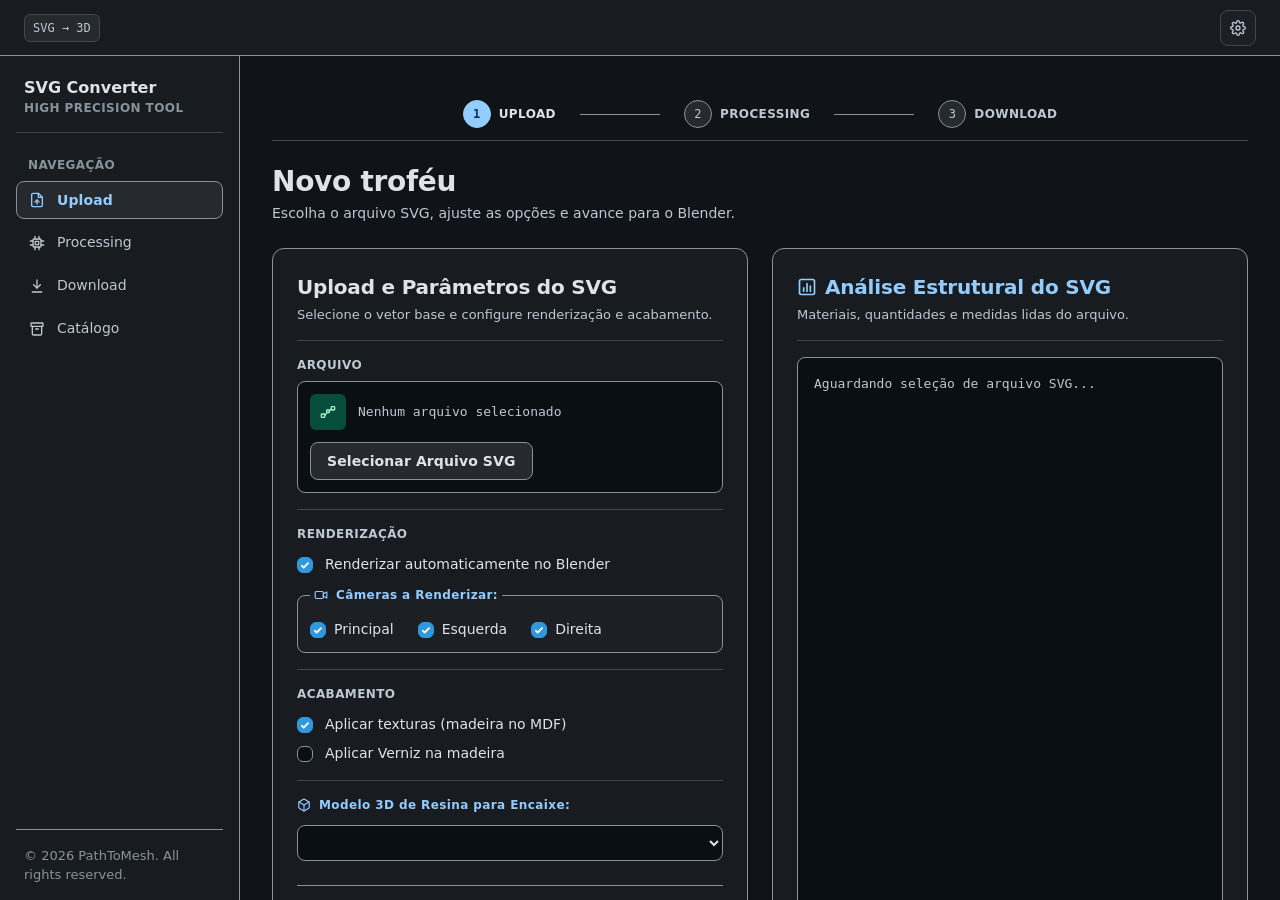
==== ui_web/index.html @ 46688111 "Interface web em ui_web/ (index.html, estilo.css, app.js), a partir do modelo Mesmo visual do docs/m" ====
<!DOCTYPE html>
<html lang="pt-BR" class="dark">
<head>
  <meta charset="UTF-8">
  <meta name="viewport" content="width=device-width, initial-scale=1.0">
  <!-- Sem nada da internet: CSS, JS e ícones (SVG abaixo) ficam nesta pasta; funciona offline -->
  <title>PathToMesh</title>
  <link rel="stylesheet" href="estilo.css">
</head>
<body>
  <!-- Ícones (desenhados em SVG, no lugar da fonte Material Symbols do modelo, que viria da internet) -->
  <svg xmlns="http://www.w3.org/2000/svg" class="sprite" aria-hidden="true">
    <defs>
      <symbol id="i-settings" viewBox="0 0 24 24"><circle cx="12" cy="12" r="3"/><path d="M19.4 15a1.7 1.7 0 0 0 .3 1.8l.1.1a2 2 0 1 1-2.8 2.8l-.1-.1a1.7 1.7 0 0 0-1.8-.3 1.7 1.7 0 0 0-1 1.5V21a2 2 0 1 1-4 0v-.1a1.7 1.7 0 0 0-1.1-1.5 1.7 1.7 0 0 0-1.8.3l-.1.1a2 2 0 1 1-2.8-2.8l.1-.1a1.7 1.7 0 0 0 .3-1.8 1.7 1.7 0 0 0-1.5-1H3a2 2 0 1 1 0-4h.1a1.7 1.7 0 0 0 1.5-1.1 1.7 1.7 0 0 0-.3-1.8l-.1-.1a2 2 0 1 1 2.8-2.8l.1.1a1.7 1.7 0 0 0 1.8.3H9a1.7 1.7 0 0 0 1-1.5V3a2 2 0 1 1 4 0v.1a1.7 1.7 0 0 0 1 1.5 1.7 1.7 0 0 0 1.8-.3l.1-.1a2 2 0 1 1 2.8 2.8l-.1.1a1.7 1.7 0 0 0-.3 1.8V9a1.7 1.7 0 0 0 1.5 1H21a2 2 0 1 1 0 4h-.1a1.7 1.7 0 0 0-1.5 1z"/></symbol>
      <symbol id="i-upload" viewBox="0 0 24 24"><path d="M14 2H6a2 2 0 0 0-2 2v16a2 2 0 0 0 2 2h12a2 2 0 0 0 2-2V8z"/><path d="M14 2v6h6"/><path d="M12 18v-6"/><path d="m9 15 3-3 3 3"/></symbol>
      <symbol id="i-memory" viewBox="0 0 24 24"><rect x="6" y="6" width="12" height="12" rx="1.5"/><rect x="9.5" y="9.5" width="5" height="5"/><path d="M9 2v4M15 2v4M9 18v4M15 18v4M2 9h4M2 15h4M18 9h4M18 15h4"/></symbol>
      <symbol id="i-download" viewBox="0 0 24 24"><path d="M12 3v12"/><path d="m7 10 5 5 5-5"/><path d="M5 21h14"/></symbol>
      <symbol id="i-inventory" viewBox="0 0 24 24"><rect x="3" y="3" width="18" height="5" rx="1"/><path d="M5 8v11a2 2 0 0 0 2 2h10a2 2 0 0 0 2-2V8"/><path d="M10 12h4"/></symbol>
      <symbol id="i-polyline" viewBox="0 0 24 24"><rect x="2" y="15" width="5" height="5" rx="1"/><rect x="17" y="4" width="5" height="5" rx="1"/><rect x="10" y="9" width="4" height="4" rx="1"/><path d="M7 17.5 10.5 13M14 10.5l3-3"/></symbol>
      <symbol id="i-videocam" viewBox="0 0 24 24"><rect x="2" y="6" width="14" height="12" rx="2"/><path d="m16 10 6-3v10l-6-3z"/></symbol>
      <symbol id="i-cubo" viewBox="0 0 24 24"><path d="M21 16V8a2 2 0 0 0-1-1.7l-7-4a2 2 0 0 0-2 0l-7 4A2 2 0 0 0 3 8v8a2 2 0 0 0 1 1.7l7 4a2 2 0 0 0 2 0l7-4a2 2 0 0 0 1-1.7z"/><path d="M3.3 7 12 12l8.7-5M12 22V12"/></symbol>
      <symbol id="i-seta" viewBox="0 0 24 24"><path d="M5 12h14"/><path d="m13 6 6 6-6 6"/></symbol>
      <symbol id="i-analytics" viewBox="0 0 24 24"><rect x="3" y="3" width="18" height="18" rx="2"/><path d="M8 17v-4M12 17V8M16 17v-6"/></symbol>
      <symbol id="i-pasta" viewBox="0 0 24 24"><path d="M3 7a2 2 0 0 1 2-2h4l2 2h8a2 2 0 0 1 2 2v1H7.5a2 2 0 0 0-1.9 1.4L3 19z"/><path d="M3 19 5.6 11.4A2 2 0 0 1 7.5 10H22l-2.7 7.6a2 2 0 0 1-1.9 1.4z"/></symbol>
      <symbol id="i-camadas" viewBox="0 0 24 24"><path d="m12 2 10 5-10 5L2 7z"/><path d="m2 12 10 5 10-5"/><path d="m2 17 10 5 10-5"/></symbol>
      <symbol id="i-regua" viewBox="0 0 24 24"><rect x="2" y="7" width="20" height="10" rx="1.5"/><path d="M6 7v4M10 7v3M14 7v4M18 7v3"/></symbol>
      <symbol id="i-aviso" viewBox="0 0 24 24"><path d="M10.3 3.9 1.8 18a2 2 0 0 0 1.7 3h17a2 2 0 0 0 1.7-3L13.7 3.9a2 2 0 0 0-3.4 0z"/><path d="M12 9v4M12 17h.01"/></symbol>
      <symbol id="i-erro" viewBox="0 0 24 24"><circle cx="12" cy="12" r="10"/><path d="m15 9-6 6M9 9l6 6"/></symbol>
      <symbol id="i-ok" viewBox="0 0 24 24"><circle cx="12" cy="12" r="10"/><path d="m8 12 3 3 5-6"/></symbol>
      <symbol id="i-check" viewBox="0 0 24 24"><path d="m5 12.5 4.5 4.5L19 7.5"/></symbol>
      <symbol id="i-atualizar" viewBox="0 0 24 24"><path d="M21 12a9 9 0 0 1-15.4 6.4L3 16"/><path d="M3 21v-5h5"/><path d="M3 12a9 9 0 0 1 15.4-6.4L21 8"/><path d="M21 3v5h-5"/></symbol>
      <symbol id="i-fechar" viewBox="0 0 24 24"><path d="M6 6l12 12M18 6 6 18"/></symbol>
      <symbol id="i-pasta-aberta" viewBox="0 0 24 24"><path d="M3 6a2 2 0 0 1 2-2h4l2 2h8a2 2 0 0 1 2 2v10a2 2 0 0 1-2 2H5a2 2 0 0 1-2-2z"/><path d="M12 10v6M9 13l3 3 3-3"/></symbol>
    </defs>
  </svg>

  <div class="app">

    <!-- Barra superior (56 px) -->
    <header class="barra-topo">
      <div class="marca">
        <img id="logo-cabecalho" class="logo" alt="PathToMesh" hidden>
        <span id="nome-app" class="nome-app" hidden>PathToMesh</span>
        <span class="selo">SVG → 3D</span>
      </div>
      <div class="acoes-topo">
        <button id="btn-configuracoes" type="button" class="botao-icone" aria-label="Configurações" title="Configurações">
          <svg class="ic"><use href="#i-settings"/></svg>
        </button>
      </div>
    </header>

    <div class="corpo">

      <!-- Menu lateral (240 px) -->
      <aside class="lateral">
        <div class="lateral-topo">
          <div class="lateral-titulo">
            <p class="title-md">SVG Converter</p>
            <p class="label-md maiusc apagado">HIGH PRECISION TOOL</p>
          </div>
          <nav class="navegacao" aria-label="Navegação principal">
            <p class="label-md maiusc apagado nav-legenda">NAVEGAÇÃO</p>
            <a href="#" class="nav-item" data-tela="upload"><svg class="ic"><use href="#i-upload"/></svg><span>Upload</span></a>
            <a href="#" class="nav-item" data-tela="processing"><svg class="ic"><use href="#i-memory"/></svg><span>Processing</span></a>
            <a href="#" class="nav-item" data-tela="download"><svg class="ic"><use href="#i-download"/></svg><span>Download</span></a>
            <a href="#" class="nav-item" data-tela="catalogo"><svg class="ic"><use href="#i-inventory"/></svg><span>Catálogo</span></a>
          </nav>
        </div>
        <footer class="lateral-rodape">
          <p id="rodape-texto" class="body-sm apagado">© 2026 PathToMesh. All rights reserved.</p>
        </footer>
      </aside>

      <main class="area">

        <!-- ============================================================ UPLOAD -->
        <section id="tela-upload" class="tela" data-etapa="1">
          <nav class="etapas" aria-label="Etapas de conversão"></nav>
          <div class="cabecalho-tela">
            <h1 class="headline-lg">Novo troféu</h1>
            <p class="body-md suave">Escolha o arquivo SVG, ajuste as opções e avance para o Blender.</p>
          </div>

          <div class="grade">
            <!-- Coluna esquerda: arquivo e parâmetros -->
            <article class="cartao cartao-acao">
              <div class="pilha-lg">
                <header class="cartao-cab">
                  <h2 class="headline-md">Upload e Parâmetros do SVG</h2>
                  <p class="body-sm suave">Selecione o vetor base e configure renderização e acabamento.</p>
                </header>

                <section class="secao">
                  <span class="label-md maiusc suave">ARQUIVO</span>
                  <div class="zona-arquivo">
                    <div class="zona-arquivo-info">
                      <div class="icone-arquivo"><svg class="ic"><use href="#i-polyline"/></svg></div>
                      <div class="coluna">
                        <span id="svg-nome" class="mono-md suave">Nenhum arquivo selecionado</span>
                        <span id="svg-dica" class="body-sm suave" hidden>Vetor pronto para conversão</span>
                      </div>
                    </div>
                    <button id="btn-selecionar-svg" type="button" class="botao botao-secundario">Selecionar Arquivo SVG</button>
                  </div>
                </section>

                <section class="secao secao-linha">
                  <span class="label-md maiusc suave">RENDERIZAÇÃO</span>
                  <label class="marcador">
                    <input id="chk-render-auto" type="checkbox" checked>
                    <span class="body-md">Renderizar automaticamente no Blender</span>
                  </label>
                  <fieldset class="grupo-cameras">
                    <legend class="label-md destaque"><svg class="ic ic-peq"><use href="#i-videocam"/></svg><span>Câmeras a Renderizar:</span></legend>
                    <div class="linha-cameras">
                      <label class="marcador"><input id="chk-cam-principal" type="checkbox" checked><span class="body-md">Principal</span></label>
                      <label class="marcador"><input id="chk-cam-esquerda" type="checkbox" checked><span class="body-md">Esquerda</span></label>
                      <label class="marcador"><input id="chk-cam-direita" type="checkbox" checked><span class="body-md">Direita</span></label>
                    </div>
                  </fieldset>
                </section>

                <section class="secao secao-linha">
                  <span class="label-md maiusc suave">ACABAMENTO</span>
                  <div class="pilha-sm">
                    <label class="marcador"><input id="chk-textura" type="checkbox" checked><span class="body-md">Aplicar texturas (madeira no MDF)</span></label>
                    <label class="marcador"><input id="chk-verniz" type="checkbox"><span class="body-md">Aplicar Verniz na madeira</span></label>
                  </div>
                </section>

                <label class="secao secao-linha">
                  <span class="label-md destaque com-icone"><svg class="ic ic-peq"><use href="#i-cubo"/></svg><span>Modelo 3D de Resina para Encaixe:</span></span>
                  <select id="sel-resina" class="campo"></select>
                </label>
              </div>

              <footer class="cartao-rodape">
                <button id="btn-avancar" type="button" class="botao botao-principal botao-grande">
                  <span>Avançar para Processing</span>
                  <svg class="ic"><use href="#i-seta"/></svg>
                </button>
              </footer>
            </article>

            <!-- Coluna direita: análise do SVG -->
            <article class="cartao">
              <header class="cartao-cab">
                <div class="com-icone">
                  <svg class="ic ic-titulo destaque"><use href="#i-analytics"/></svg>
                  <h2 class="headline-md destaque">Análise Estrutural do SVG</h2>
                </div>
                <p class="body-sm suave">Materiais, quantidades e medidas lidas do arquivo.</p>
              </header>

              <div id="painel-analise" class="painel">
                <p id="analise-vazia" class="mono-md suave">Aguardando seleção de arquivo SVG...</p>
                <p id="analise-erro" class="mono-md erro" hidden></p>
                <div id="analise-dados" class="painel-dados" hidden>
                  <div class="pilha-lg">
                    <div class="resumo-arquivo">
                      <div class="com-icone">
                        <svg class="ic ic-peq sucesso"><use href="#i-pasta"/></svg>
                        <span class="mono-sm suave">ARQUIVO:</span>
                        <span id="analise-arquivo" class="mono-md sucesso"></span>
                      </div>
                      <span class="pilula">Lido</span>
                    </div>

                    <div class="pilha-sm">
                      <div class="com-icone">
                        <svg class="ic ic-peq sucesso"><use href="#i-camadas"/></svg>
                        <h3 class="mono-sm sucesso maiusc">MATERIAIS &amp; QUANTIDADES</h3>
                      </div>
                      <ul id="analise-materiais" class="lista-materiais"></ul>
                    </div>

                    <div class="pilha-sm secao-linha-forte">
                      <div class="com-icone">
                        <svg class="ic ic-peq sucesso"><use href="#i-regua"/></svg>
                        <h3 class="mono-sm sucesso maiusc">DIMENSÃO DO TROFÉU</h3>
                      </div>
                      <div class="medidas">
                        <div class="medida"><span class="label-md suave">Fundo</span><span id="medida-fundo" class="mono-md"></span></div>
                        <div class="medida"><span class="label-md suave">Largura</span><span id="medida-largura" class="mono-md sucesso"></span><span id="medida-largura-cm" class="mono-sm suave"></span></div>
                        <div class="medida"><span class="label-md suave">Altura</span><span id="medida-altura" class="mono-md sucesso"></span><span id="medida-altura-cm" class="mono-sm suave"></span></div>
                      </div>
                    </div>
                  </div>

                  <div id="analise-descartadas" class="faixa-aviso" role="status" hidden>
                    <div class="com-icone">
                      <svg class="ic aviso"><use href="#i-aviso"/></svg>
                      <span class="mono-sm maiusc sobre-aviso">PEÇAS QUE NÃO SERÃO CONVERTIDAS</span>
                    </div>
                    <span id="analise-descartadas-qtd" class="mono-md aviso"></span>
                  </div>
                </div>
              </div>
            </article>
          </div>
        </section>

        <!-- ============================================================ PROCESSING -->
        <section id="tela-processing" class="tela" data-etapa="2" hidden>
          <nav class="etapas" aria-label="Etapas de conversão"></nav>
          <article class="cartao cartao-cheio">
            <div class="processando">
              <h1 class="headline-lg">Processando Troféu no Blender...</h1>
              <p id="proc-status" class="title-md destaque">🔄 Iniciando importação e montagem de malhas...</p>
              <div class="progresso">
                <div class="progresso-info">
                  <span id="proc-samples" class="label-md suave">Aguardando início do Cycles...</span>
                  <span id="proc-porcentagem" class="title-md destaque">0%</span>
                </div>
                <div class="trilho"><div id="proc-barra" class="barra"></div></div>
              </div>
              <div class="secao-linha">
                <span class="label-md maiusc suave">ETAPAS CONCLUÍDAS</span>
                <ul id="proc-historico" class="historico"></ul>
              </div>
            </div>
          </article>
        </section>

        <!-- ============================================================ DOWNLOAD -->
        <section id="tela-download" class="tela" data-etapa="3" hidden>
          <nav class="etapas" aria-label="Etapas de conversão"></nav>
          <article class="cartao cartao-cheio">
            <div class="concluido">
              <div class="circulo-ok"><svg class="ic"><use href="#i-check"/></svg></div>
              <h1 class="headline-lg sucesso">Processamento Concluído!</h1>
              <p class="body-md suave">Abra a pasta para ver as imagens e os arquivos gerados.</p>
              <button id="btn-abrir-pasta" type="button" class="botao botao-sucesso botao-grande">
                <svg class="ic"><use href="#i-pasta-aberta"/></svg>
                <span>Abrir Pasta de Imagens / Arquivos</span>
              </button>
            </div>
          </article>
        </section>

        <!-- ============================================================ CATÁLOGO -->
        <section id="tela-catalogo" class="tela" hidden>
          <article class="cartao cartao-cheio">
            <header class="cartao-cab cab-com-acao">
              <div class="pilha-xs">
                <div class="com-icone">
                  <svg class="ic ic-titulo destaque"><use href="#i-inventory"/></svg>
                  <h2 class="headline-md destaque">Mapeamento do Catálogo de Troféus</h2>
                </div>
                <p class="body-sm suave">Modalidades e modelos do catálogo que já têm SVG pronto.</p>
              </div>
              <button id="btn-atualizar-catalogo" type="button" class="botao botao-secundario">
                <svg class="ic"><use href="#i-atualizar"/></svg><span>Atualizar Catálogo</span>
              </button>
            </header>
            <pre id="catalogo-texto" class="relatorio mono-md"></pre>
          </article>
        </section>
      </main>
    </div>
  </div>

  <!-- ============================================================ CONFIGURAÇÕES -->
  <div id="janela-config" class="fundo-modal" hidden>
    <div class="modal modal-config" role="dialog" aria-modal="true" aria-labelledby="config-titulo">
      <div class="modal-rolagem">
        <header class="config-cab">
          <div class="pilha-xs">
            <h1 id="config-titulo" class="headline-lg com-icone"><svg class="ic ic-titulo"><use href="#i-settings"/></svg><span>Configurações e Diretórios</span></h1>
            <p class="body-md suave">Caminhos e opções usados pelo app. Ficam salvos para as próximas vezes.</p>
          </div>
          <button id="btn-config-fechar" type="button" class="botao-icone" aria-label="Fechar"><svg class="ic"><use href="#i-fechar"/></svg></button>
        </header>

        <article class="cartao">
          <header class="cartao-cab"><h2 class="headline-md">Programas e pastas</h2></header>
          <div class="pilha-lg">
            <div class="campo-busca">
              <label for="cfg-blender" class="label-md">Executável do Blender (blender.exe):</label>
              <span class="body-sm apagado">O programa que monta e renderiza o troféu em 3D.</span>
              <div class="linha-campo"><input id="cfg-blender" class="campo" type="text" spellcheck="false"><button id="btn-buscar-blender" type="button" class="botao botao-secundario">Buscar...</button></div>
            </div>
            <div class="campo-busca">
              <label for="cfg-catalogo" class="label-md">Pasta Raiz do Catálogo:</label>
              <span class="body-sm apagado">Pasta com as modalidades: &lt;MODALIDADE&gt;\&lt;MODELO&gt;\SVG.</span>
              <div class="linha-campo"><input id="cfg-catalogo" class="campo" type="text" spellcheck="false"><button id="btn-buscar-catalogo" type="button" class="botao botao-secundario">Buscar...</button></div>
            </div>
            <div class="campo-busca">
              <label for="cfg-resina" class="label-md">Pasta dos Modelos 3D (Resina):</label>
              <span class="body-sm apagado">Arquivos .obj, .fbx, .stl ou .blend para o encaixe de resina.</span>
              <div class="linha-campo"><input id="cfg-resina" class="campo" type="text" spellcheck="false"><button id="btn-buscar-resina" type="button" class="botao botao-secundario">Buscar...</button></div>
            </div>
            <div class="campo-busca">
              <label for="cfg-blend-dir" class="label-md">Pasta dos Estúdios Base (.blend):</label>
              <span class="body-sm apagado">Pasta onde ficam as cenas de estúdio (.blend).</span>
              <div class="linha-campo"><input id="cfg-blend-dir" class="campo" type="text" spellcheck="false"><button id="btn-buscar-blend-dir" type="button" class="botao botao-secundario">Buscar...</button></div>
            </div>
          </div>
        </article>

        <article class="cartao">
          <header class="cartao-cab"><h2 class="headline-md">Renderização</h2></header>
          <div class="pilha-lg">
            <div class="campo-busca">
              <label for="cfg-blend" class="label-md destaque">Estúdio Base (.blend) Ativo:</label>
              <select id="cfg-blend" class="campo"></select>
            </div>
            <div class="campo-busca">
              <label for="cfg-samples" class="label-md">Qtd de Samples do Cycles:</label>
              <span class="body-sm apagado">Mais samples deixam a imagem mais limpa, mas o render demora mais.</span>
              <input id="cfg-samples" class="campo campo-curto" type="text" inputmode="numeric">
            </div>
          </div>
        </article>
      </div>
      <footer class="modal-rodape">
        <button id="btn-config-salvar" type="button" class="botao botao-principal">Salvar Configurações</button>
      </footer>
    </div>
  </div>

  <!-- ============================================================ AVISOS (no lugar das caixas de mensagem) -->
  <div id="janela-aviso" class="fundo-modal fundo-aviso" hidden>
    <div class="modal modal-aviso" role="alertdialog" aria-modal="true" aria-labelledby="aviso-titulo" aria-describedby="aviso-mensagem">
      <header class="aviso-cab">
        <svg id="aviso-icone" class="ic ic-titulo aviso"><use href="#i-aviso"/></svg>
        <h2 id="aviso-titulo" class="headline-md">Atenção</h2>
      </header>
      <p id="aviso-mensagem" class="body-md aviso-mensagem"></p>
      <footer class="modal-rodape">
        <button id="btn-aviso-ok" type="button" class="botao botao-principal">OK</button>
      </footer>
    </div>
  </div>

  <script src="app.js"></script>
</body>
</html>
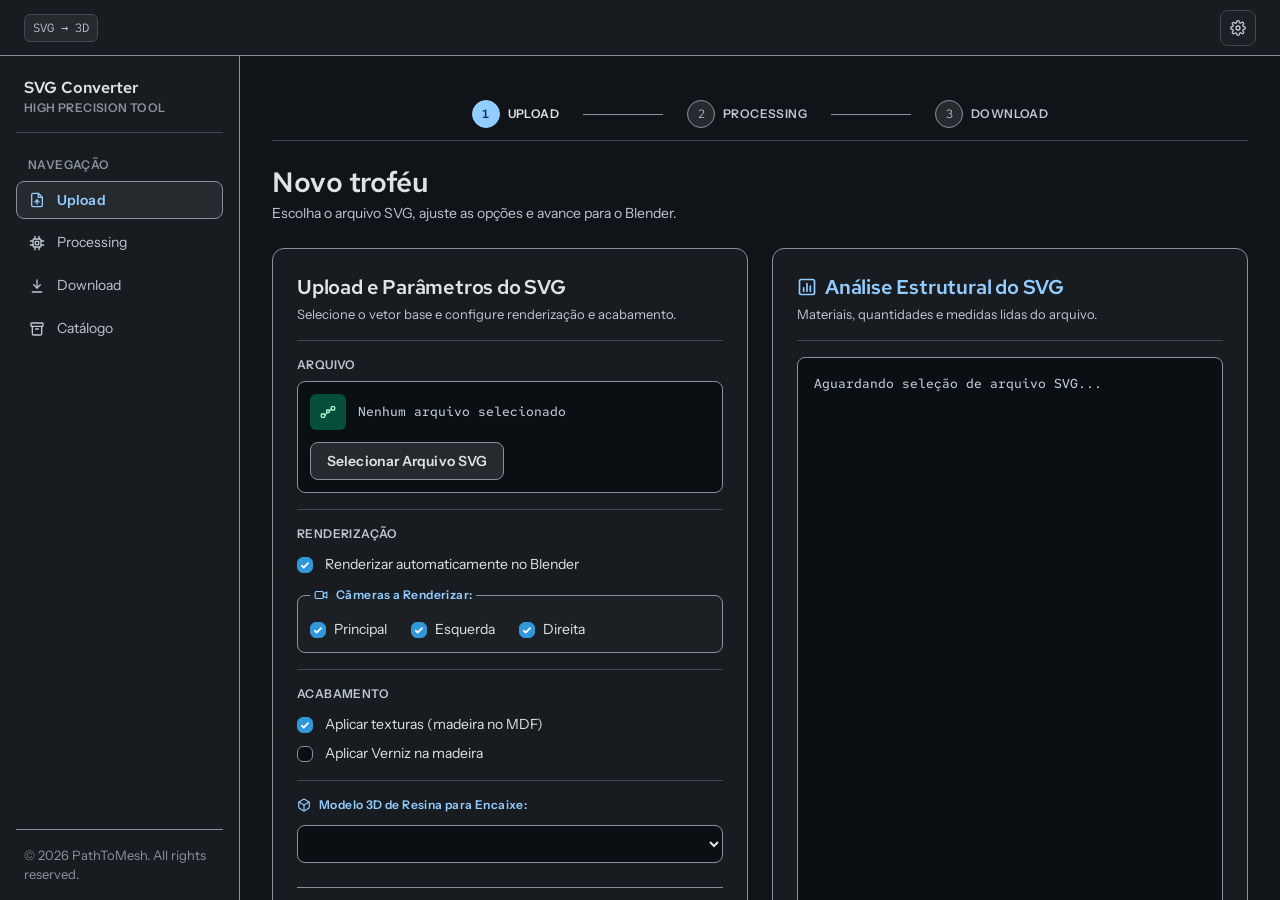
==== commit 51bf44a5: "Barra de progresso fiel ao render real, com etapas e tempo restante - blender_engine: tira a thread " ====
--- a/ui_web/index.html
+++ b/ui_web/index.html
@@ -213,11 +213,11 @@
                   <span id="proc-samples" class="label-md suave">Aguardando início do Cycles...</span>
                   <span id="proc-porcentagem" class="title-md destaque">0%</span>
                 </div>
-                <div class="trilho"><div id="proc-barra" class="barra"></div></div>
+                <div id="proc-trilho" class="trilho" role="progressbar" aria-valuemin="0" aria-valuemax="100" aria-valuenow="0"><div id="proc-barra" class="barra"></div></div>
               </div>
               <div class="secao-linha">
-                <span class="label-md maiusc suave">ETAPAS CONCLUÍDAS</span>
-                <ul id="proc-historico" class="historico"></ul>
+                <span class="label-md maiusc suave">ETAPAS</span>
+                <ol id="proc-etapas" class="linha-tempo"></ol>
               </div>
             </div>
           </article>
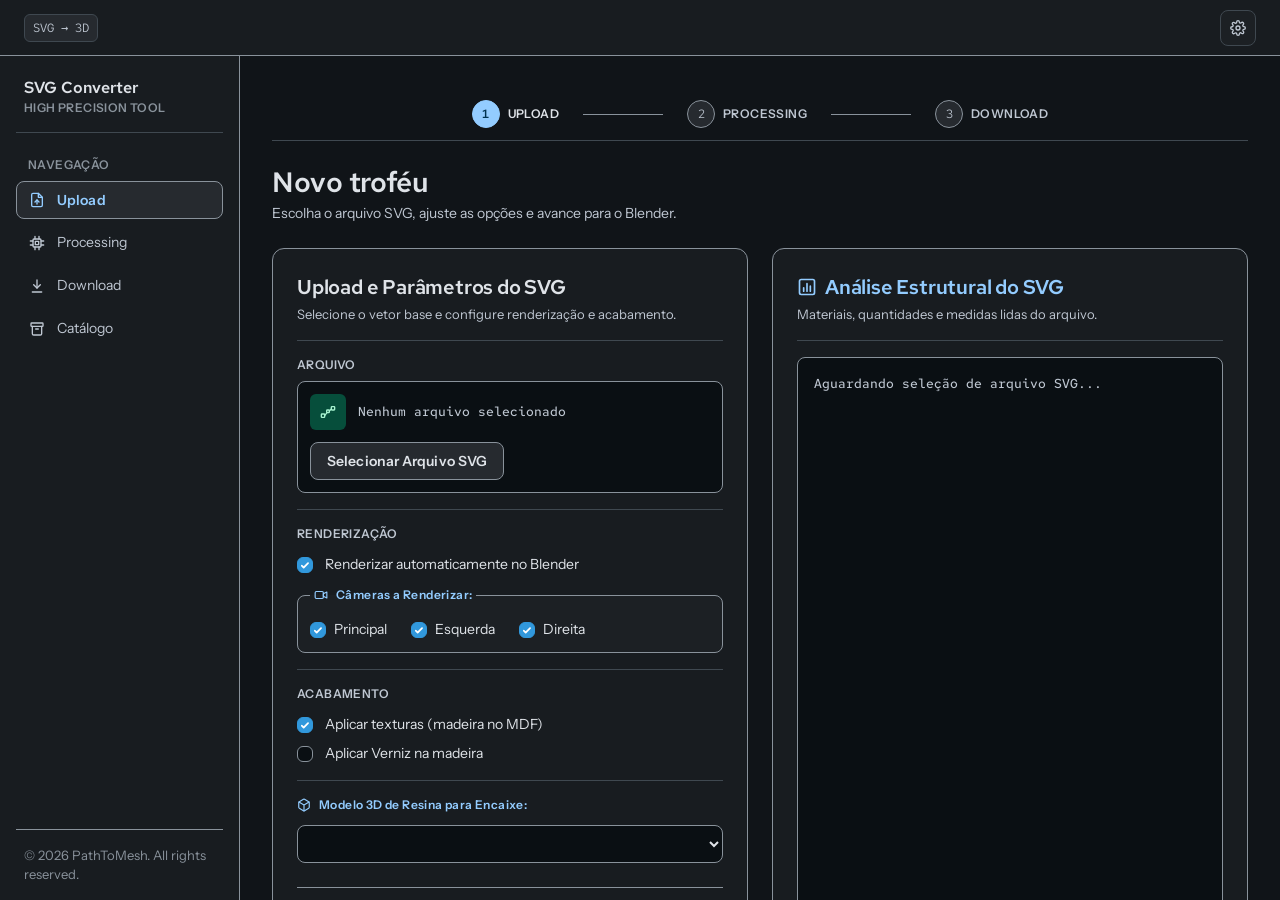
==== commit 1ec1adfc: "Pré-visualização: galeria das imagens geradas com imagem ampliada Tela Download: galeria da pasta 'i" ====
--- a/ui_web/index.html
+++ b/ui_web/index.html
@@ -30,6 +30,9 @@
       <symbol id="i-check" viewBox="0 0 24 24"><path d="m5 12.5 4.5 4.5L19 7.5"/></symbol>
       <symbol id="i-atualizar" viewBox="0 0 24 24"><path d="M21 12a9 9 0 0 1-15.4 6.4L3 16"/><path d="M3 21v-5h5"/><path d="M3 12a9 9 0 0 1 15.4-6.4L21 8"/><path d="M21 3v5h-5"/></symbol>
       <symbol id="i-fechar" viewBox="0 0 24 24"><path d="M6 6l12 12M18 6 6 18"/></symbol>
+      <symbol id="i-imagem" viewBox="0 0 24 24"><rect x="3" y="3" width="18" height="18" rx="2"/><circle cx="9" cy="9" r="2"/><path d="m21 15-3.1-3.1a2 2 0 0 0-2.8 0L6 21"/></symbol>
+      <symbol id="i-anterior" viewBox="0 0 24 24"><path d="m15 18-6-6 6-6"/></symbol>
+      <symbol id="i-proxima" viewBox="0 0 24 24"><path d="m9 18 6-6-6-6"/></symbol>
       <symbol id="i-pasta-aberta" viewBox="0 0 24 24"><path d="M3 6a2 2 0 0 1 2-2h4l2 2h8a2 2 0 0 1 2 2v10a2 2 0 0 1-2 2H5a2 2 0 0 1-2-2z"/><path d="M12 10v6M9 13l3 3 3-3"/></symbol>
     </defs>
   </svg>
@@ -221,6 +224,17 @@
               </div>
             </div>
           </article>
+          <!-- Imagens deste render: aparecem conforme cada câmera termina -->
+          <article id="galeria-processing" class="cartao galeria-cartao" data-galeria="render" hidden>
+            <header class="cartao-cab">
+              <div class="com-icone">
+                <svg class="ic ic-titulo destaque"><use href="#i-imagem"/></svg>
+                <h2 class="headline-md destaque">Imagens prontas</h2>
+              </div>
+              <p class="body-sm suave">Clique numa imagem para ampliar.</p>
+            </header>
+            <ul class="galeria-grade"></ul>
+          </article>
         </section>
 
         <!-- ============================================================ DOWNLOAD -->
@@ -237,6 +251,23 @@
               </button>
             </div>
           </article>
+          <!-- Galeria das imagens geradas (também a do último render, ao abrir o app) -->
+          <article id="galeria-download" class="cartao galeria-cartao" data-galeria="todas">
+            <header class="cartao-cab cab-com-acao">
+              <div class="pilha-xs">
+                <div class="com-icone">
+                  <svg class="ic ic-titulo destaque"><use href="#i-imagem"/></svg>
+                  <h2 class="headline-md destaque">Imagens geradas</h2>
+                </div>
+                <p class="body-sm suave galeria-legenda">Clique numa imagem para ampliar.</p>
+              </div>
+              <button id="btn-galeria-pasta" type="button" class="botao botao-secundario">
+                <svg class="ic"><use href="#i-pasta"/></svg><span>Abrir pasta</span>
+              </button>
+            </header>
+            <p class="body-md suave galeria-vazia">Nenhuma imagem gerada ainda.</p>
+            <ul class="galeria-grade"></ul>
+          </article>
         </section>
 
         <!-- ============================================================ CATÁLOGO -->
@@ -317,6 +348,28 @@
       <footer class="modal-rodape">
         <button id="btn-config-salvar" type="button" class="botao botao-principal">Salvar Configurações</button>
       </footer>
+    </div>
+  </div>
+
+  <!-- ============================================================ IMAGEM AMPLIADA (galeria) -->
+  <div id="janela-imagem" class="fundo-modal fundo-imagem" hidden>
+    <div class="modal modal-imagem" role="dialog" aria-modal="true" aria-labelledby="imagem-titulo">
+      <header class="imagem-cab">
+        <div class="pilha-xs">
+          <h2 id="imagem-titulo" class="headline-md"></h2>
+          <p id="imagem-info" class="mono-sm suave"></p>
+        </div>
+        <div class="acoes-topo">
+          <span id="imagem-posicao" class="selo"></span>
+          <button id="btn-imagem-fechar" type="button" class="botao-icone" aria-label="Fechar" title="Fechar (Esc)"><svg class="ic"><use href="#i-fechar"/></svg></button>
+        </div>
+      </header>
+      <div class="imagem-palco">
+        <button id="btn-imagem-anterior" type="button" class="botao-icone seta-imagem" aria-label="Imagem anterior" title="Anterior (←)"><svg class="ic"><use href="#i-anterior"/></svg></button>
+        <img id="imagem-grande" class="imagem-grande" alt="">
+        <p id="imagem-carregando" class="body-md suave" hidden>Carregando...</p>
+        <button id="btn-imagem-proxima" type="button" class="botao-icone seta-imagem" aria-label="Próxima imagem" title="Próxima (→)"><svg class="ic"><use href="#i-proxima"/></svg></button>
+      </div>
     </div>
   </div>
 
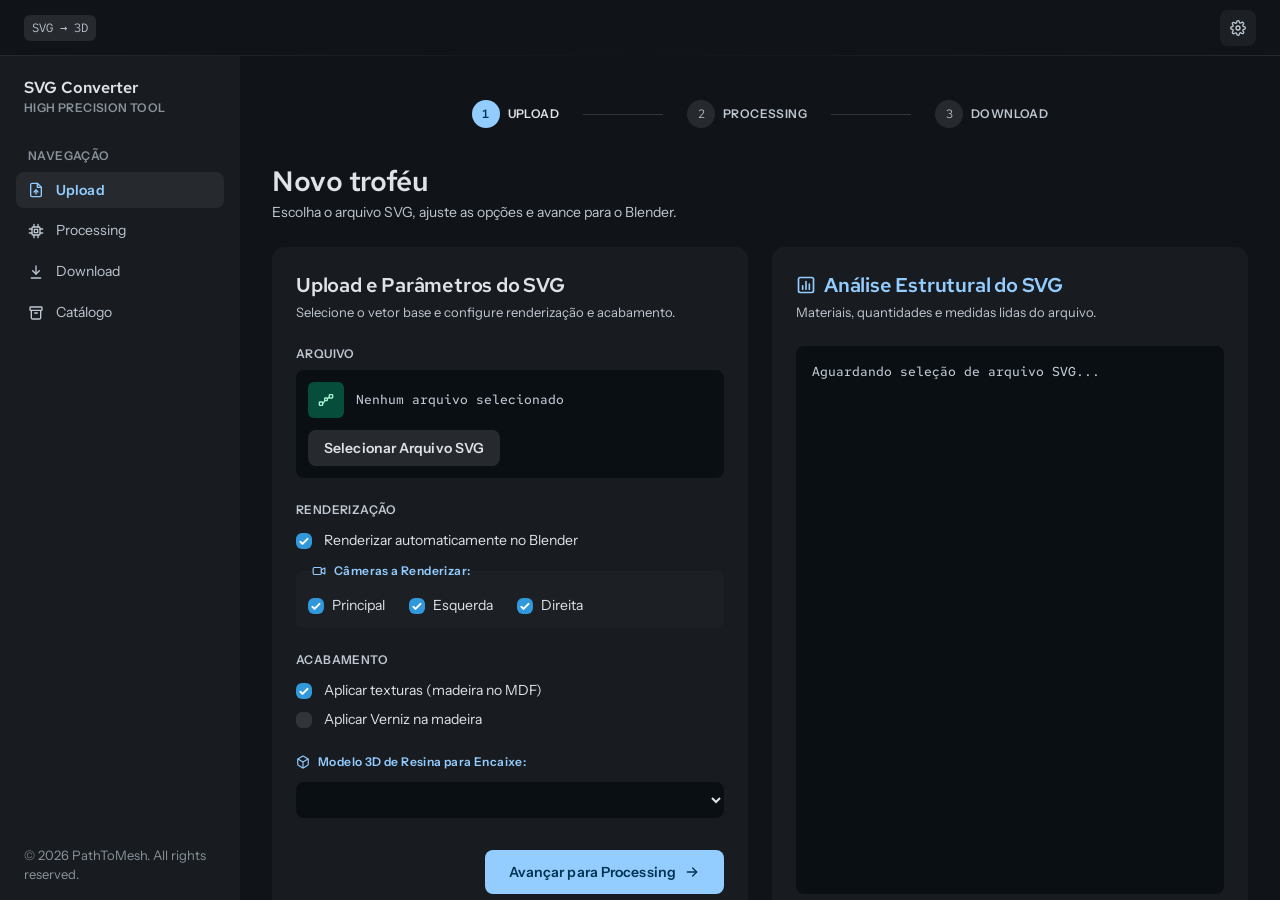
==== commit 8bb1f3ad: "Ajustes visuais: tema compartilhado, sem contornos, cabeçalho contínuo, barra fixa e galeria só no D" ====
--- a/ui_web/index.html
+++ b/ui_web/index.html
@@ -5,6 +5,7 @@
   <meta name="viewport" content="width=device-width, initial-scale=1.0">
   <!-- Sem nada da internet: CSS, JS e ícones (SVG abaixo) ficam nesta pasta; funciona offline -->
   <title>PathToMesh</title>
+  <link rel="stylesheet" href="tema.css">
   <link rel="stylesheet" href="estilo.css">
 </head>
 <body>
@@ -208,12 +209,25 @@
         <section id="tela-processing" class="tela" data-etapa="2" hidden>
           <nav class="etapas" aria-label="Etapas de conversão"></nav>
           <article class="cartao cartao-cheio">
-            <div class="processando">
-              <h1 class="headline-lg">Processando Troféu no Blender...</h1>
-              <p id="proc-status" class="title-md destaque">🔄 Iniciando importação e montagem de malhas...</p>
+            <div id="proc-cartao" class="processando">
+              <div class="proc-cab">
+                <div class="proc-textos">
+                  <h1 class="headline-lg">Processando Troféu no Blender...</h1>
+                  <p id="proc-status" class="title-md destaque">🔄 Iniciando importação e montagem de malhas...</p>
+                </div>
+                <!-- Logo animado: aparece quando a etapa demora (preparação, shaders, gravação ou > 4 s parada) -->
+                <div id="proc-logo" class="logo-espera" aria-hidden="true">
+                  <div class="logo-espera-anel"><img id="proc-logo-img" alt="" hidden></div>
+                  <span id="proc-logo-texto" class="label-md suave"></span>
+                </div>
+              </div>
               <div class="progresso">
                 <div class="progresso-info">
-                  <span id="proc-samples" class="label-md suave">Aguardando início do Cycles...</span>
+                  <div class="progresso-dados">
+                    <span id="proc-samples" class="label-md suave">Aguardando início do Cycles...</span>
+                    <!-- só a contagem: as imagens aparecem na tela de conclusão (Download) -->
+                    <span id="proc-imagens" class="label-md suave" hidden></span>
+                  </div>
                   <span id="proc-porcentagem" class="title-md destaque">0%</span>
                 </div>
                 <div id="proc-trilho" class="trilho" role="progressbar" aria-valuemin="0" aria-valuemax="100" aria-valuenow="0"><div id="proc-barra" class="barra"></div></div>
@@ -223,17 +237,6 @@
                 <ol id="proc-etapas" class="linha-tempo"></ol>
               </div>
             </div>
-          </article>
-          <!-- Imagens deste render: aparecem conforme cada câmera termina -->
-          <article id="galeria-processing" class="cartao galeria-cartao" data-galeria="render" hidden>
-            <header class="cartao-cab">
-              <div class="com-icone">
-                <svg class="ic ic-titulo destaque"><use href="#i-imagem"/></svg>
-                <h2 class="headline-md destaque">Imagens prontas</h2>
-              </div>
-              <p class="body-sm suave">Clique numa imagem para ampliar.</p>
-            </header>
-            <ul class="galeria-grade"></ul>
           </article>
         </section>
 
@@ -241,7 +244,7 @@
         <section id="tela-download" class="tela" data-etapa="3" hidden>
           <nav class="etapas" aria-label="Etapas de conversão"></nav>
           <article class="cartao cartao-cheio">
-            <div class="concluido">
+            <div class="bloco-concluido">
               <div class="circulo-ok"><svg class="ic"><use href="#i-check"/></svg></div>
               <h1 class="headline-lg sucesso">Processamento Concluído!</h1>
               <p class="body-md suave">Abra a pasta para ver as imagens e os arquivos gerados.</p>
--- a/ui_web/tema.css
+++ b/ui_web/tema.css
@@ -0,0 +1,174 @@
+/* PathToMesh — tema compartilhado das telas web (app: index.html; launcher: launcher.html).
+   Fontes, cores (tokens do docs/modelo-layout.html, tema escuro), espaços, tipografia e o básico.
+   As duas páginas carregam ESTE arquivo primeiro: as cores ficam num lugar só e não divergem.
+   As cores são as mesmas do tema_janela.TEMA (a interface Tkinter e a barra de título usam as mesmas).
+
+   Contornos: cartões, campos, botões e divisórias não têm borda colorida. A separação vem do
+   espaçamento e da leve diferença de fundo (surface < container-low < container < high).
+   O anel de foco aparece só no :focus-visible (teclado), para acessibilidade. */
+
+/* Fontes do modelo, locais (licença SIL OFL 1.1, em ui_web/fontes/*-OFL.txt): arquivos .ttf
+   variáveis do Google Fonts, por isso o font-weight é uma faixa (a do eixo wght de cada uma).
+   Os colchetes dos nomes vão codificados na URL (%5B e %5D). Se a fonte estiver instalada no
+   Windows, usa a instalada; se o arquivo faltar, cai na Segoe UI / Consolas (veja --f-*). */
+@font-face {
+  font-family: "Instrument Sans";
+  src: local("Instrument Sans"), url("fontes/InstrumentSans%5Bwdth,wght%5D.ttf") format("truetype");
+  font-weight: 400 700;
+  font-stretch: 75% 100%;
+  font-display: swap;
+}
+@font-face {
+  font-family: "Red Hat Text";
+  src: local("Red Hat Text"), url("fontes/RedHatText%5Bwght%5D.ttf") format("truetype");
+  font-weight: 300 700;
+  font-display: swap;
+}
+@font-face {
+  font-family: "Red Hat Mono";
+  src: local("Red Hat Mono"), url("fontes/RedHatMono%5Bwght%5D.ttf") format("truetype");
+  font-weight: 300 700;
+  font-display: swap;
+}
+
+:root {
+  --success: #34D399;
+  --on-success: #00291B;
+  --success-container: #064E3B;
+  --on-success-container: #A7F3D0;
+  --warning: #FBBF24;
+  --on-warning: #291800;
+  --warning-container: #452700;
+  --on-warning-container: #FDE68A;
+  --primary: #93CCFF;
+  --on-primary: #003351;
+  --primary-container: #3198DC;
+  --on-primary-container: #001524;
+  --secondary: #ABCAE9;
+  --secondary-container: #2D4C66;
+  --on-secondary-container: #9DBCDA;
+  --tertiary: #FFB875;
+  --error: #FFB4AB;
+  --on-error: #690005;
+  --error-container: #93000A;
+  --on-error-container: #FFDAD6;
+  --surface: #101418;
+  --surface-container-lowest: #0A0F13;
+  --surface-container-low: #181C20;
+  --surface-container: #1C2024;
+  --surface-container-high: #262A2F;
+  --surface-container-highest: #31353A;
+  --on-surface: #DFE3E8;
+  --on-surface-variant: #BFC7D2;
+  --outline: #89929B;
+  --outline-variant: #3F4850;
+
+  /* espaços: xs 4, sm 8, md 12, lg 16, xl 24, 2xl 32, 3xl 48 */
+  --xs: 4px; --sm: 8px; --md: 12px; --lg: 16px; --xl: 24px; --x2: 32px; --x3: 48px;
+  /* raios */
+  --r-sm: 6px; --r: 8px; --r-md: 12px; --r-lg: 16px;
+
+  /* fontes do modelo (ui_web/fontes/ ou instaladas no Windows) e, de reserva, as do sistema */
+  --f-titulo: "Red Hat Text", "Segoe UI Variable Display", "Segoe UI", system-ui, sans-serif;
+  --f-corpo: "Instrument Sans", "Segoe UI Variable Text", "Segoe UI", system-ui, sans-serif;
+  --f-mono: "Red Hat Mono", "Cascadia Mono", Consolas, "DejaVu Sans Mono", monospace;
+
+  /* anel de foco (só no :focus-visible) */
+  --anel-foco: 0 0 0 2px var(--primary);
+
+  --t-estado: 120ms ease-out;
+  color-scheme: dark;
+}
+
+* { box-sizing: border-box; }
+html, body { height: 100%; margin: 0; }
+body {
+  background: var(--surface);
+  color: var(--on-surface);
+  font-family: var(--f-corpo);
+  font-size: 14px; line-height: 21px;
+  -webkit-font-smoothing: antialiased;
+  overflow: hidden;
+  user-select: none;
+}
+::selection { background: var(--primary-container); color: var(--on-primary-container); }
+[hidden] { display: none !important; }
+h1, h2, h3, p { margin: 0; }
+.sprite { position: absolute; width: 0; height: 0; overflow: hidden; }
+
+/* ---------------------------------------------------------------- tipografia (tokens do modelo) */
+.headline-lg { font-family: var(--f-titulo); font-size: 28px; line-height: 34px; letter-spacing: -0.3px; font-weight: 600; }
+.headline-md { font-family: var(--f-titulo); font-size: 20px; line-height: 28px; letter-spacing: -0.2px; font-weight: 600; }
+.title-md    { font-family: var(--f-titulo); font-size: 16px; line-height: 24px; font-weight: 600; }
+.body-md     { font-family: var(--f-corpo); font-size: 14px; line-height: 21px; font-weight: 400; }
+.body-sm     { font-family: var(--f-corpo); font-size: 13px; line-height: 19px; font-weight: 400; }
+.label-lg    { font-family: var(--f-corpo); font-size: 14px; line-height: 20px; letter-spacing: 0.1px; font-weight: 600; }
+.label-md    { font-family: var(--f-corpo); font-size: 12px; line-height: 16px; letter-spacing: 0.4px; font-weight: 600; }
+.mono-md     { font-family: var(--f-mono); font-size: 13px; line-height: 20px; font-weight: 500; }
+.mono-sm     { font-family: var(--f-mono); font-size: 12px; line-height: 18px; font-weight: 400; }
+.maiusc { text-transform: uppercase; }
+
+.suave { color: var(--on-surface-variant); }
+.apagado { color: var(--outline); }
+.destaque { color: var(--primary); }
+.sucesso { color: var(--success); }
+.aviso { color: var(--warning); }
+.sobre-aviso { color: var(--on-warning-container); }
+.erro { color: var(--error); }
+
+/* ---------------------------------------------------------------- ícones (SVG no lugar do Material Symbols) */
+.ic {
+  width: 16px; height: 16px; flex: none;
+  fill: none; stroke: currentColor; stroke-width: 2; stroke-linecap: round; stroke-linejoin: round;
+  vertical-align: middle;
+}
+.ic-peq { width: 14px; height: 14px; }
+.ic-titulo { width: 20px; height: 20px; }
+.com-icone { display: flex; align-items: center; gap: var(--sm); }
+
+/* ---------------------------------------------------------------- cabeçalho (mesma cor do fundo da página)
+   Sem barra separada: a faixa do logo tem o fundo da página e, embaixo, só um degradê suave que
+   some no meio (no centro ele tem exatamente a cor do fundo), sem corte duro. */
+.barra-topo {
+  position: relative; height: 56px; flex: none; padding: 0 var(--xl);
+  background: var(--surface);
+  display: flex; align-items: center; justify-content: space-between; gap: var(--lg);
+}
+.barra-topo::after {
+  content: ""; position: absolute; left: 0; right: 0; bottom: 0; height: 1px; pointer-events: none;
+  background: linear-gradient(90deg, var(--surface-container-high), var(--surface) 50%, var(--surface-container-high));
+}
+.marca { display: flex; align-items: center; gap: var(--md); }
+.logo { display: block; height: 46px; width: auto; }
+.logo.largo { height: 34px; }
+.nome-app { font-family: var(--f-titulo); font-size: 16px; line-height: 24px; font-weight: 600; color: var(--primary); }
+.selo {
+  font-family: var(--f-mono); font-size: 12px; line-height: 18px;
+  color: var(--on-surface-variant); background: var(--surface-container-high);
+  padding: var(--xs) var(--sm); border-radius: var(--r-sm);
+}
+
+/* ---------------------------------------------------------------- botões (iguais no app e no launcher) */
+.botao {
+  display: inline-flex; align-items: center; justify-content: center; gap: var(--sm);
+  padding: var(--sm) var(--lg); border-radius: var(--r); border: 0; cursor: pointer;
+  font-family: var(--f-corpo); font-size: 14px; line-height: 20px; letter-spacing: 0.1px; font-weight: 600;
+  transition: background-color var(--t-estado), color var(--t-estado);
+  white-space: nowrap;
+}
+.botao:focus { outline: none; }
+.botao:focus-visible { outline: none; box-shadow: var(--anel-foco); }
+.botao:disabled { cursor: default; opacity: .6; }
+.botao-grande { padding: var(--md) var(--xl); }
+.botao-secundario { background: var(--surface-container-high); color: var(--on-surface); }
+.botao-secundario:hover:not(:disabled) { background: var(--surface-container-highest); }
+.botao-principal { background: var(--primary); color: var(--on-primary); }
+.botao-principal:hover:not(:disabled) { background: var(--primary-container); color: var(--on-primary-container); }
+.botao-sucesso { background: var(--success); color: var(--on-success); }
+.botao-sucesso:hover:not(:disabled) { background: var(--success-container); color: var(--on-success-container); }
+
+/* barras de rolagem no tom do tema (a "borda" do polegar é da cor do trilho: só dá a folga) */
+::-webkit-scrollbar { width: 12px; height: 12px; }
+::-webkit-scrollbar-track { background: var(--surface-container-lowest); }
+::-webkit-scrollbar-thumb { background: var(--surface-container-highest); border-radius: 9999px; border: 3px solid var(--surface-container-lowest); }
+::-webkit-scrollbar-thumb:hover { background: var(--outline-variant); }
--- a/ui_web/estilo.css
+++ b/ui_web/estilo.css
@@ -0,0 +1,405 @@
+/* PathToMesh — interface web do app, fiel ao docs/modelo-layout.html (tema escuro).
+   As cores, fontes, espaços, a tipografia, os botões e o cabeçalho ficam no tema.css (compartilhado
+   com o launcher); este arquivo tem só os componentes das telas. O launcher também usa os cartões
+   e a janela de aviso daqui (e o launcher.css, com o que é só dele).
+
+   Sem contornos coloridos: cartões, campos, botões e divisórias não têm borda; a separação vem do
+   espaçamento e da diferença de fundo. Foco: anel só no :focus-visible. */
+
+/* ---------------------------------------------------------------- estrutura */
+.app { height: 100vh; display: flex; flex-direction: column; }
+.corpo { flex: 1; display: flex; min-height: 0; }
+.acoes-topo { display: flex; align-items: center; gap: var(--sm); }
+
+.lateral {
+  width: 240px; flex: none; padding: var(--lg);
+  background: var(--surface-container-low);
+  display: flex; flex-direction: column; justify-content: space-between; gap: var(--xl);
+  overflow-y: auto;
+}
+.lateral-topo { display: flex; flex-direction: column; gap: var(--xl); }
+.lateral-titulo { padding: var(--xs) var(--sm) var(--sm); }
+.navegacao { display: flex; flex-direction: column; gap: var(--xs); }
+.nav-legenda { padding: 0 var(--md) var(--xs); }
+.nav-item {
+  display: flex; align-items: center; gap: var(--md);
+  padding: var(--sm) var(--md); border-radius: var(--r); border: 0;
+  color: var(--on-surface-variant); text-decoration: none;
+  font-family: var(--f-corpo); font-size: 14px; line-height: 21px;
+  transition: background-color var(--t-estado), color var(--t-estado);
+}
+.nav-item:hover { background: var(--surface-container); color: var(--on-surface); }
+.nav-item.ativo {
+  background: var(--surface-container-high); color: var(--primary);
+  font-weight: 600; letter-spacing: 0.1px; line-height: 20px;
+}
+.nav-item:focus { outline: none; }
+.nav-item:focus-visible { outline: none; box-shadow: var(--anel-foco); }
+.lateral-rodape { padding: var(--lg) var(--sm) 0; }
+
+.area { flex: 1; min-width: 0; overflow-y: auto; }
+.tela {
+  max-width: 1160px; margin: 0 auto; padding: var(--x2);
+  display: flex; flex-direction: column; gap: var(--xl); min-height: 100%;
+}
+#tela-catalogo { height: 100%; }
+
+/* ---------------------------------------------------------------- etapas 1-2-3 */
+.etapas {
+  display: flex; align-items: center; justify-content: center; gap: var(--xl);
+  padding: var(--md) 0;
+}
+.etapa { display: flex; align-items: center; gap: var(--sm); }
+.etapa-num {
+  width: 28px; height: 28px; border-radius: 9999px;
+  display: flex; align-items: center; justify-content: center;
+  font-family: var(--f-mono); font-size: 12px; line-height: 18px; font-variant-numeric: tabular-nums;
+  background: var(--surface-container-high); color: var(--on-surface-variant);
+}
+.etapa.feita .etapa-num { background: var(--primary); color: var(--on-primary); font-weight: 600; }
+.etapa-num .ic { width: 14px; height: 14px; stroke-width: 2.5; }
+.etapa-nome { font-size: 12px; line-height: 16px; letter-spacing: 0.4px; font-weight: 600; text-transform: uppercase; color: var(--on-surface-variant); }
+.etapa.atual .etapa-nome { color: var(--on-surface); }
+/* ligação entre as etapas (indicador de avanço, não é contorno) */
+.etapa-linha { height: 1px; width: 80px; background: var(--surface-container-highest); }
+.etapa-linha.acesa { background: var(--primary); }
+
+.cabecalho-tela { display: flex; flex-direction: column; gap: var(--xs); }
+
+/* ---------------------------------------------------------------- cartões */
+.grade { display: grid; grid-template-columns: 1fr; gap: var(--xl); align-items: stretch; }
+@media (min-width: 1100px) { .grade { grid-template-columns: 1fr 1fr; } }
+
+.cartao {
+  background: var(--surface-container-low); border: 0; border-radius: var(--r-md);
+  padding: var(--xl); display: flex; flex-direction: column; gap: var(--lg); min-width: 0;
+}
+.cartao-acao { justify-content: space-between; gap: var(--xl); }
+.cartao-cheio { flex: 1; }
+.cartao-cab { display: flex; flex-direction: column; gap: var(--xs); padding-bottom: var(--sm); }
+.cab-com-acao { flex-direction: row; align-items: flex-start; justify-content: space-between; gap: var(--lg); }
+.cartao-rodape { padding-top: var(--sm); display: flex; justify-content: flex-end; gap: var(--md); }
+
+.pilha-lg { display: flex; flex-direction: column; gap: var(--lg); }
+.pilha-sm { display: flex; flex-direction: column; gap: var(--sm); }
+.pilha-xs { display: flex; flex-direction: column; gap: var(--xs); }
+.coluna { display: flex; flex-direction: column; min-width: 0; }
+.secao { display: flex; flex-direction: column; gap: var(--sm); }
+.secao-linha { display: flex; flex-direction: column; gap: var(--md); padding-top: var(--sm); }
+.secao-linha-forte { padding-top: var(--sm); }
+
+.zona-arquivo {
+  background: var(--surface-container-lowest); border: 0; border-radius: var(--r);
+  padding: var(--md); display: flex; flex-wrap: wrap; align-items: center; justify-content: space-between; gap: var(--md);
+}
+.zona-arquivo-info { display: flex; align-items: center; gap: var(--md); min-width: 0; }
+.icone-arquivo {
+  width: 36px; height: 36px; border-radius: var(--r-sm); flex: none;
+  background: var(--success-container); color: var(--on-success-container);
+  display: flex; align-items: center; justify-content: center;
+}
+#svg-nome { overflow-wrap: anywhere; }
+#svg-nome.sucesso { color: var(--success); }
+
+/* ---------------------------------------------------------------- botões de ícone (os outros estão no tema.css) */
+.botao-icone {
+  display: inline-flex; align-items: center; justify-content: center; width: 36px; height: 36px; cursor: pointer;
+  border-radius: var(--r); background: var(--surface-container); color: var(--on-surface-variant);
+  border: 0; transition: background-color var(--t-estado), color var(--t-estado);
+}
+.botao-icone:hover { background: var(--surface-container-high); color: var(--on-surface); }
+.botao-icone:focus { outline: none; }
+.botao-icone:focus-visible { outline: none; box-shadow: var(--anel-foco); }
+
+/* ---------------------------------------------------------------- caixas de seleção e campos */
+.marcador { display: inline-flex; align-items: center; gap: var(--md); cursor: pointer; }
+.linha-cameras .marcador { gap: var(--sm); }
+.marcador input {
+  -webkit-appearance: none; appearance: none; margin: 0; flex: none; cursor: pointer;
+  width: 16px; height: 16px; border-radius: var(--r-sm);
+  background: var(--surface-container-highest); border: 0;
+  display: inline-grid; place-content: center;
+  transition: background-color var(--t-estado);
+}
+.marcador input:checked {
+  background: var(--primary-container) url("data:image/svg+xml,%3Csvg xmlns='http://www.w3.org/2000/svg' viewBox='0 0 16 16'%3E%3Cpath d='M12.2 5.2a1 1 0 0 1 0 1.4l-5 5a1 1 0 0 1-1.4 0l-2-2a1 1 0 1 1 1.4-1.4l1.3 1.3 4.3-4.3a1 1 0 0 1 1.4 0z' fill='%23ffffff'/%3E%3C/svg%3E") center/100% no-repeat;
+}
+.marcador input:focus { outline: none; }
+.marcador input:focus-visible { outline: none; box-shadow: 0 0 0 2px var(--surface-container-low), 0 0 0 4px var(--primary); }
+.marcador input:disabled + span { color: var(--outline); }
+
+.grupo-cameras {
+  margin: 0; display: flex; flex-direction: column; gap: var(--sm);
+  background: var(--surface-container); border: 0; border-radius: var(--r); padding: var(--md);
+}
+.grupo-cameras legend { display: flex; align-items: center; gap: var(--sm); padding: 0 var(--xs); }
+.linha-cameras { display: flex; flex-wrap: wrap; align-items: center; gap: var(--xl); padding-top: var(--xs); }
+
+.campo {
+  width: 100%; border-radius: var(--r); background: var(--surface-container-lowest); color: var(--on-surface);
+  border: 0; font-family: var(--f-corpo); font-size: 14px; line-height: 21px;
+  padding: var(--sm) var(--md); transition: box-shadow var(--t-estado);
+  user-select: text;
+}
+.campo:focus { outline: none; }
+.campo:focus-visible { outline: none; box-shadow: var(--anel-foco); }
+select.campo { cursor: pointer; }
+select.campo option { background: var(--surface-container); color: var(--on-surface); }
+.campo-curto { width: 140px; }
+
+/* ---------------------------------------------------------------- análise do SVG */
+.painel {
+  flex: 1; background: var(--surface-container-lowest); border: 0; border-radius: var(--r);
+  padding: var(--lg); display: flex; flex-direction: column;
+}
+.painel-dados { flex: 1; display: flex; flex-direction: column; justify-content: space-between; gap: var(--lg); }
+.resumo-arquivo { display: flex; align-items: center; justify-content: space-between; gap: var(--md); padding-bottom: var(--xs); }
+.resumo-arquivo .com-icone { min-width: 0; flex-wrap: wrap; }
+#analise-arquivo { overflow-wrap: anywhere; }
+.pilula {
+  font-size: 12px; line-height: 16px; letter-spacing: 0.4px; font-weight: 600;
+  color: var(--on-success-container); background: var(--success-container); padding: var(--xs) var(--sm); border-radius: 9999px;
+}
+.lista-materiais { list-style: none; margin: 0; padding: 0; display: flex; flex-direction: column; gap: var(--xs); }
+.material {
+  display: flex; align-items: center; justify-content: space-between; gap: var(--md);
+  padding: var(--sm) var(--md); border-radius: var(--r-sm);
+  background: var(--surface-container-low); border: 0;
+}
+.material > div { display: flex; align-items: center; gap: var(--md); min-width: 0; }
+.chip-tipo {
+  font-family: var(--f-mono); font-size: 12px; line-height: 18px; text-align: center; min-width: 96px;
+  background: var(--surface-container-high); padding: var(--xs) var(--sm); border-radius: var(--r-sm);
+  color: var(--on-surface-variant);
+}
+.chip-tipo.t-base { color: var(--primary); }
+.chip-tipo.t-mdf { color: var(--secondary); }
+.chip-tipo.t-acrilico { color: var(--tertiary); }
+.material-nome { overflow-wrap: anywhere; }
+.material-qtd { color: var(--success); font-variant-numeric: tabular-nums; }
+.lista-vazia { color: var(--outline); padding: var(--xs) var(--md); }
+.medidas { display: grid; grid-template-columns: repeat(3, minmax(0, 1fr)); gap: var(--md); }
+.medida {
+  background: var(--surface-container-low); border: 0; border-radius: var(--r-sm);
+  padding: var(--md); display: flex; flex-direction: column; gap: var(--xs); min-width: 0; font-variant-numeric: tabular-nums;
+}
+.medida .mono-md { overflow-wrap: anywhere; }
+.faixa-aviso {
+  background: var(--warning-container); border: 0; border-radius: var(--r-sm);
+  padding: var(--md); display: flex; align-items: center; justify-content: space-between; gap: var(--md);
+}
+
+/* ---------------------------------------------------------------- processing */
+.processando { display: flex; flex-direction: column; gap: var(--sm); padding: var(--xl) var(--x2) 0; }
+.progresso { margin-top: var(--xl); display: flex; flex-direction: column; gap: var(--sm); }
+.progresso-info { display: flex; align-items: center; justify-content: space-between; gap: var(--md); }
+.progresso-dados { display: flex; flex-wrap: wrap; align-items: center; gap: var(--xs) var(--lg); min-width: 0; }
+#proc-imagens { font-variant-numeric: tabular-nums; }
+/* Estados da barra (app.js, ESTADOS_BARRA): uma classe por vez no #proc-trilho
+   rodando      = samples chegando: preenchimento com listras e brilho passando
+   trabalhando  = Blender ocupado sem progresso medido: faixa indeterminada que vai e volta
+   concluido    = terminou bem: verde com um brilho curto (uma vez só)
+   erro         = terminou com erro: cor de erro, sem animação
+   Altura e largura do trilho são fixas em todos os estados (nenhum estado muda tamanho, margem,
+   padding nem escala): a conclusão muda só a cor e o brilho, sem refazer o layout.
+   As animações usam só transform (translate) e opacity, em camadas próprias. */
+.trilho {
+  position: relative; flex: none; width: 100%; height: 18px; margin: 0; padding: 0;
+  background: var(--surface-container-lowest); border: 0;
+  border-radius: 9999px; overflow: hidden; transition: background-color 240ms ease-out, box-shadow 240ms ease-out;
+}
+.barra {
+  position: relative; height: 100%; width: 0%; background: var(--primary); border-radius: 9999px; overflow: hidden;
+  /* o preenchimento desliza até a porcentagem nova (os eventos chegam várias vezes por segundo) */
+  transition: width 700ms cubic-bezier(0.25, 0.1, 0.25, 1), background-color 240ms ease-out;
+}
+.barra::before, .barra::after, .trilho::after { content: ""; position: absolute; pointer-events: none; opacity: 0; }
+/* listras diagonais do preenchimento (deslocadas com transform, não com background-position) */
+.barra::before {
+  top: 0; bottom: 0; left: -40px; right: 0;
+  background-image: repeating-linear-gradient(-45deg, rgba(255, 255, 255, 0.16) 0 10px, transparent 10px 20px);
+}
+/* brilho que passa pelo preenchimento */
+.barra::after {
+  top: 0; bottom: 0; left: 0; width: 40%;
+  background: linear-gradient(90deg, transparent, rgba(255, 255, 255, 0.45), transparent);
+  transform: translateX(-100%);
+}
+/* faixa indeterminada (vai e volta pelo trilho inteiro, por cima do que já foi preenchido) */
+.trilho::after {
+  top: 0; bottom: 0; left: 0; width: 28%; border-radius: 9999px;
+  background: linear-gradient(90deg, transparent, rgba(147, 204, 255, 0.55), transparent);
+}
+.trilho.rodando .barra::before { opacity: 1; animation: listras 900ms linear infinite; }
+.trilho.rodando .barra::after { opacity: 1; animation: brilho 2.2s ease-in-out infinite; }
+.trilho.trabalhando::after { opacity: 1; animation: vai-e-volta 1.6s ease-in-out infinite alternate; }
+.trilho.trabalhando .barra { background: var(--primary-container); }
+/* concluído: só cor e brilho (o halo é box-shadow: não ocupa espaço nem muda o tamanho) */
+.trilho.concluido { box-shadow: 0 0 12px rgba(52, 211, 153, 0.35); }
+.trilho.concluido .barra { background: var(--success); }
+.trilho.concluido .barra::after { animation: concluir 800ms ease-out 1; }
+.trilho.erro { background: var(--error-container); }
+.trilho.erro .barra { background: var(--error); transition: background-color 240ms ease-out; }
+.trilho.erro .barra::before, .trilho.erro .barra::after, .trilho.erro::after { animation: none; opacity: 0; }
+@keyframes listras { from { transform: translateX(0); } to { transform: translateX(28.28px); } }
+@keyframes brilho { 0% { transform: translateX(-100%); } 60%, 100% { transform: translateX(260%); } }
+@keyframes vai-e-volta { from { transform: translateX(0); } to { transform: translateX(257%); } }   /* 257% = 72/28 */
+@keyframes concluir {
+  0% { opacity: 0; transform: translateX(-100%); }
+  30% { opacity: 1; }
+  100% { opacity: 0; transform: translateX(260%); }
+}
+
+/* logo animado no cartão: aparece quando a etapa atual demora (classe "demorando" no #proc-cartao).
+   O espaço fica reservado (só opacidade muda): a tela não pula quando ele aparece ou some. */
+.proc-cab { display: flex; align-items: flex-start; justify-content: space-between; gap: var(--xl); }
+.proc-textos { display: flex; flex-direction: column; gap: var(--sm); min-width: 0; }
+.logo-espera {
+  flex: none; width: 168px; display: flex; flex-direction: column; align-items: center; gap: var(--sm);
+  text-align: center; opacity: 0; visibility: hidden; transition: opacity 320ms ease-out, visibility 0s linear 320ms;
+}
+.logo-espera .label-md { overflow-wrap: anywhere; }
+.processando.demorando .logo-espera { opacity: 1; visibility: visible; transition: opacity 320ms ease-out, visibility 0s; }
+.logo-espera-anel { position: relative; width: 72px; height: 72px; display: flex; align-items: center; justify-content: center; }
+/* anel girando em volta do logo (indicador de espera: o arco azul é o que gira, não é contorno) */
+.logo-espera-anel::before {
+  content: ""; position: absolute; inset: 0; border-radius: 9999px;
+  border: 2px solid var(--surface-container-high); border-top-color: var(--primary); border-right-color: var(--primary);
+}
+.logo-espera-anel img { width: 52px; height: 52px; object-fit: contain; }
+/* as animações só rodam enquanto o logo está na tela */
+.processando.demorando .logo-espera-anel::before { animation: girar 1.8s linear infinite; }
+.processando.demorando .logo-espera-anel img { animation: respirar 2.4s ease-in-out infinite; }
+@keyframes girar { to { transform: rotate(360deg); } }
+@keyframes respirar { 0%, 100% { transform: scale(0.92); opacity: 0.78; } 50% { transform: scale(1.04); opacity: 1; } }
+
+@media (prefers-reduced-motion: reduce) {
+  .barra { transition: none; }
+  .trilho.rodando .barra::before, .trilho.rodando .barra::after, .trilho.trabalhando::after,
+  .trilho.concluido .barra::after, .processando.demorando .logo-espera-anel::before,
+  .processando.demorando .logo-espera-anel img { animation: none; }
+  .trilho.rodando .barra::after, .trilho.concluido .barra::after { opacity: 0; }
+  .trilho.trabalhando::after { opacity: 0.6; transform: none; width: 100%; }   /* faixa parada, sem ir e voltar */
+  .logo-espera, .processando.demorando .logo-espera { transition: none; }
+}
+#proc-samples { font-variant-numeric: tabular-nums; }
+.processando .secao-linha { margin-top: var(--xl); }
+/* linha do tempo das etapas: concluída / em andamento / pendente (marcas pintadas pelo fundo) */
+.linha-tempo { list-style: none; margin: var(--sm) 0 0; padding: 0; display: flex; flex-direction: column; }
+.linha-tempo li { position: relative; display: flex; align-items: center; gap: var(--md); padding: 6px 0; color: var(--on-surface-variant); }
+.linha-tempo li::after {
+  content: ""; position: absolute; left: 9px; top: calc(50% + 11px); height: calc(100% - 22px);
+  width: 2px; background: var(--surface-container-high);
+}
+.linha-tempo li:last-child::after { display: none; }
+.linha-tempo .marca {
+  flex: none; width: 20px; height: 20px; border-radius: 9999px; border: 0; background: var(--surface-container-highest);
+  display: flex; align-items: center; justify-content: center; font-size: 11px; font-weight: 700; line-height: 1;
+}
+.linha-tempo li[data-estado="concluida"] { color: var(--on-surface); }
+.linha-tempo li[data-estado="concluida"] .marca { background: var(--success); color: var(--on-success); }
+.linha-tempo li[data-estado="concluida"]::after { background: var(--success); }
+.linha-tempo li[data-estado="andamento"] { color: var(--primary); font-weight: 600; }
+.linha-tempo li[data-estado="andamento"] .marca { background: var(--secondary-container); }
+.linha-tempo li[data-estado="andamento"] .marca::before {
+  content: ""; width: 8px; height: 8px; border-radius: 9999px; background: var(--primary); animation: pulsar 1.2s ease-in-out infinite;
+}
+@keyframes pulsar { 50% { opacity: 0.3; } }
+@media (prefers-reduced-motion: reduce) { .linha-tempo li[data-estado="andamento"] .marca::before { animation: none; } }
+.linha-tempo li[data-estado="pulada"] { color: var(--outline); text-decoration: line-through; }
+.linha-tempo li[data-estado="erro"] { color: var(--error); font-weight: 600; }
+.linha-tempo li[data-estado="erro"] .marca { background: var(--error-container); color: var(--on-error-container); }
+.linha-tempo .situacao { margin-left: auto; }
+
+/* ---------------------------------------------------------------- download */
+/* (bloco-concluido: nome próprio, para não se misturar com o estado .concluido da barra) */
+.bloco-concluido { flex: 1; display: flex; flex-direction: column; align-items: center; justify-content: center; gap: var(--xs); text-align: center; padding: var(--x3) 0; }
+.circulo-ok {
+  width: 88px; height: 88px; border-radius: 9999px; background: var(--success); color: var(--on-success);
+  display: flex; align-items: center; justify-content: center; margin-bottom: var(--xl);
+}
+.circulo-ok .ic { width: 44px; height: 44px; stroke-width: 3; }
+.bloco-concluido .botao { margin-top: var(--xl); }
+
+/* ---------------------------------------------------------------- galeria (imagens geradas, só no Download) */
+/* com imagens, o bloco "Processamento Concluído" fica compacto e a galeria aparece logo abaixo */
+#tela-download.com-imagens .cartao-cheio { flex: none; }
+#tela-download.com-imagens .bloco-concluido { padding: var(--lg) 0; }
+#tela-download.com-imagens .circulo-ok { width: 56px; height: 56px; margin-bottom: var(--md); }
+#tela-download.com-imagens .circulo-ok .ic { width: 28px; height: 28px; }
+.galeria-grade {
+  list-style: none; margin: 0; padding: 0;
+  display: grid; grid-template-columns: repeat(auto-fill, minmax(220px, 1fr)); gap: var(--lg);
+}
+.galeria-item {
+  display: flex; flex-direction: column; gap: var(--sm); width: 100%; padding: var(--sm); text-align: left;
+  background: var(--surface-container-lowest); border: 0; border-radius: var(--r);
+  color: var(--on-surface); cursor: pointer; font: inherit;
+  transition: background-color var(--t-estado);
+}
+.galeria-item:hover { background: var(--surface-container-high); }
+.galeria-item:focus { outline: none; }
+.galeria-item:focus-visible { outline: none; box-shadow: var(--anel-foco); }
+.galeria-miniatura {
+  aspect-ratio: 16 / 10; border-radius: var(--r-sm); overflow: hidden;
+  background: var(--surface-container) repeating-linear-gradient(-45deg, transparent 0 10px, rgba(147, 204, 255, 0.05) 10px 20px);
+  display: flex; align-items: center; justify-content: center; color: var(--outline);
+}
+/* sem o Pillow a miniatura é a imagem original: o tamanho fica limitado aqui (CSS) */
+.galeria-miniatura img { width: 100%; height: 100%; object-fit: contain; display: block; }
+.galeria-miniatura .ic { width: 28px; height: 28px; }
+.galeria-nome { font-family: var(--f-titulo); font-size: 14px; line-height: 20px; font-weight: 600; overflow-wrap: anywhere; }
+.galeria-dados { font-family: var(--f-mono); font-size: 12px; line-height: 18px; color: var(--on-surface-variant); }
+.galeria-vazia { padding: var(--sm) 0; }
+
+.fundo-imagem { z-index: 35; background: rgba(0, 0, 0, .8); }
+.modal-imagem { width: min(1200px, 100%); height: 100%; background: var(--surface-container-low); }
+.imagem-cab {
+  display: flex; align-items: flex-start; justify-content: space-between; gap: var(--lg);
+  padding: var(--lg) var(--xl) var(--sm);
+}
+.imagem-palco { flex: 1; min-height: 0; position: relative; display: flex; align-items: center; justify-content: center; gap: var(--md); padding: var(--lg); }
+.imagem-grande { max-width: calc(100% - 104px); max-height: 100%; object-fit: contain; border-radius: var(--r-sm); background: var(--surface-container-lowest); }
+.seta-imagem { flex: none; width: 40px; height: 40px; }
+.seta-imagem:disabled { opacity: .35; cursor: default; }
+#imagem-carregando { position: absolute; bottom: var(--lg); left: 50%; transform: translateX(-50%); }
+
+/* ---------------------------------------------------------------- catálogo */
+.relatorio {
+  flex: 1; margin: 0; overflow: auto; white-space: pre-wrap; user-select: text; min-height: 240px;
+  background: var(--surface-container-lowest); border: 0; border-radius: var(--r);
+  padding: var(--lg); color: var(--on-surface);
+}
+.relatorio .l-divisor { color: var(--outline-variant); }
+.relatorio .l-titulo { color: var(--success); font-weight: 700; }
+.relatorio .l-aviso { color: var(--warning); background: var(--warning-container); }
+.relatorio .l-erro { color: var(--error); }
+.relatorio .l-destaque { color: var(--primary); }
+.relatorio .l-ok { color: var(--success); }
+.relatorio .l-apagado { color: var(--outline); }
+
+/* ---------------------------------------------------------------- janelas (configurações e avisos) */
+.fundo-modal {
+  position: fixed; inset: 0; z-index: 30; background: rgba(0, 0, 0, .6);
+  display: flex; align-items: center; justify-content: center; padding: var(--xl);
+  animation: entrar 200ms cubic-bezier(0.2, 0, 0, 1);
+}
+.fundo-aviso { z-index: 40; }
+@keyframes entrar { from { opacity: 0; } to { opacity: 1; } }
+.modal {
+  background: var(--surface-container-low); border: 0; border-radius: var(--r-md);
+  box-shadow: 0 24px 48px rgba(0, 0, 0, .5); display: flex; flex-direction: column; max-height: 100%;
+}
+.modal-config { width: 640px; max-width: 100%; }
+.modal-rolagem { overflow-y: auto; padding: var(--xl); display: flex; flex-direction: column; gap: var(--lg); }
+.config-cab { display: flex; align-items: flex-start; justify-content: space-between; gap: var(--lg); }
+.modal-rodape { padding: var(--sm) var(--xl) var(--xl); display: flex; justify-content: flex-end; gap: var(--md); }
+.campo-busca { display: flex; flex-direction: column; gap: var(--xs); }
+.linha-campo { display: flex; gap: var(--sm); }
+.linha-campo .botao { padding: var(--sm) var(--lg); font-weight: 400; }
+
+.modal-aviso { width: 560px; max-width: 100%; background: var(--surface-container-low); }
+.aviso-cab { display: flex; align-items: center; gap: var(--sm); padding: var(--xl) var(--xl) var(--sm); }
+.aviso-mensagem { padding: var(--sm) var(--xl) var(--lg); white-space: pre-wrap; overflow-y: auto; user-select: text; overflow-wrap: anywhere; }
+.modal-aviso.tipo-erro .botao-principal { background: var(--error); color: var(--on-error); }
+.modal-aviso.tipo-erro .botao-principal:hover { background: var(--error-container); color: var(--on-error-container); }
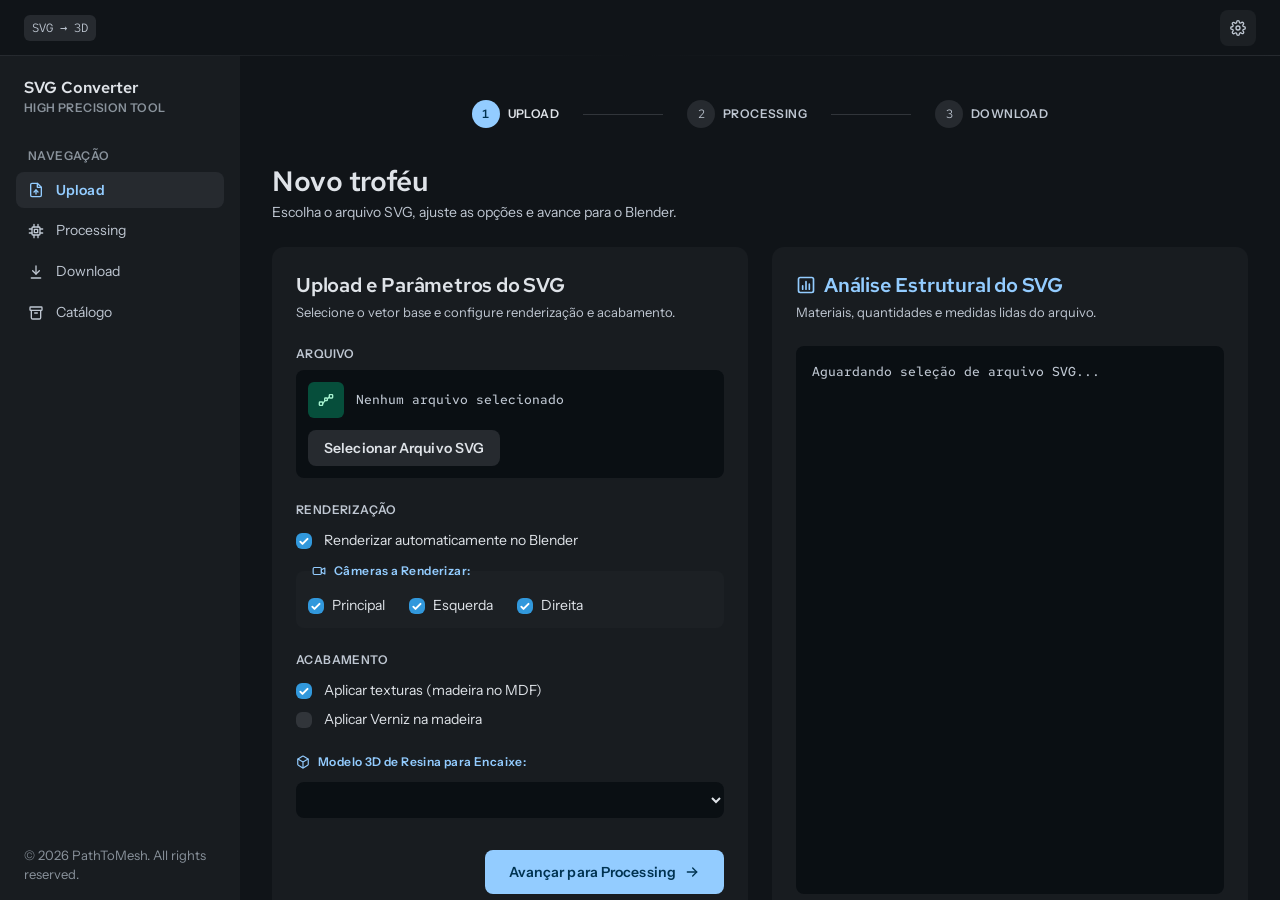
==== commit 8cb76ee3: "Galeria: arrastar a imagem para fora do app e botões Copiar imagem / Copiar todas - area_transferenc" ====
--- a/ui_web/index.html
+++ b/ui_web/index.html
@@ -34,6 +34,7 @@
       <symbol id="i-imagem" viewBox="0 0 24 24"><rect x="3" y="3" width="18" height="18" rx="2"/><circle cx="9" cy="9" r="2"/><path d="m21 15-3.1-3.1a2 2 0 0 0-2.8 0L6 21"/></symbol>
       <symbol id="i-anterior" viewBox="0 0 24 24"><path d="m15 18-6-6 6-6"/></symbol>
       <symbol id="i-proxima" viewBox="0 0 24 24"><path d="m9 18 6-6-6-6"/></symbol>
+      <symbol id="i-copiar" viewBox="0 0 24 24"><rect x="9" y="9" width="12" height="12" rx="2"/><path d="M5 15H4a1 1 0 0 1-1-1V4a1 1 0 0 1 1-1h10a1 1 0 0 1 1 1v1"/></symbol>
       <symbol id="i-pasta-aberta" viewBox="0 0 24 24"><path d="M3 6a2 2 0 0 1 2-2h4l2 2h8a2 2 0 0 1 2 2v10a2 2 0 0 1-2 2H5a2 2 0 0 1-2-2z"/><path d="M12 10v6M9 13l3 3 3-3"/></symbol>
     </defs>
   </svg>
@@ -217,7 +218,10 @@
                 </div>
                 <!-- Logo animado: aparece quando a etapa demora (preparação, shaders, gravação ou > 4 s parada) -->
                 <div id="proc-logo" class="logo-espera" aria-hidden="true">
-                  <div class="logo-espera-anel"><img id="proc-logo-img" alt="" hidden></div>
+                  <div class="logo-espera-anel">
+                    <span id="proc-logo-orbita" class="logo-orbita"><span class="logo-bolinha"></span></span>
+                    <img id="proc-logo-img" alt="" hidden>
+                  </div>
                   <span id="proc-logo-texto" class="label-md suave"></span>
                 </div>
               </div>
@@ -262,11 +266,16 @@
                   <svg class="ic ic-titulo destaque"><use href="#i-imagem"/></svg>
                   <h2 class="headline-md destaque">Imagens geradas</h2>
                 </div>
-                <p class="body-sm suave galeria-legenda">Clique numa imagem para ampliar.</p>
-              </div>
-              <button id="btn-galeria-pasta" type="button" class="botao botao-secundario">
-                <svg class="ic"><use href="#i-pasta"/></svg><span>Abrir pasta</span>
-              </button>
+                <p class="body-sm suave galeria-legenda">Clique numa imagem para ampliar. Arraste para outro programa ou use Copiar (cole com Ctrl+V).</p>
+              </div>
+              <div class="acoes-topo">
+                <button id="btn-galeria-copiar-todas" type="button" class="botao botao-secundario" title="Copia todas as imagens deste render como arquivos (cole com Ctrl+V)">
+                  <svg class="ic"><use href="#i-copiar"/></svg><span>Copiar todas</span>
+                </button>
+                <button id="btn-galeria-pasta" type="button" class="botao botao-secundario">
+                  <svg class="ic"><use href="#i-pasta"/></svg><span>Abrir pasta</span>
+                </button>
+              </div>
             </header>
             <p class="body-md suave galeria-vazia">Nenhuma imagem gerada ainda.</p>
             <ul class="galeria-grade"></ul>
@@ -364,12 +373,15 @@
         </div>
         <div class="acoes-topo">
           <span id="imagem-posicao" class="selo"></span>
+          <button id="btn-imagem-copiar" type="button" class="botao botao-secundario" title="Copia a imagem e o arquivo (cole com Ctrl+V)">
+            <svg class="ic"><use href="#i-copiar"/></svg><span>Copiar imagem</span>
+          </button>
           <button id="btn-imagem-fechar" type="button" class="botao-icone" aria-label="Fechar" title="Fechar (Esc)"><svg class="ic"><use href="#i-fechar"/></svg></button>
         </div>
       </header>
       <div class="imagem-palco">
         <button id="btn-imagem-anterior" type="button" class="botao-icone seta-imagem" aria-label="Imagem anterior" title="Anterior (←)"><svg class="ic"><use href="#i-anterior"/></svg></button>
-        <img id="imagem-grande" class="imagem-grande" alt="">
+        <img id="imagem-grande" class="imagem-grande" alt="" draggable="true" title="Arraste para outro programa (WhatsApp, Explorer, e-mail)">
         <p id="imagem-carregando" class="body-md suave" hidden>Carregando...</p>
         <button id="btn-imagem-proxima" type="button" class="botao-icone seta-imagem" aria-label="Próxima imagem" title="Próxima (→)"><svg class="ic"><use href="#i-proxima"/></svg></button>
       </div>
@@ -390,6 +402,9 @@
     </div>
   </div>
 
+  <!-- Aviso rápido (copiar/arrastar): some sozinho -->
+  <div id="aviso-rapido" class="aviso-rapido" role="status" aria-live="polite" hidden></div>
+
   <script src="app.js"></script>
 </body>
 </html>
--- a/ui_web/estilo.css
+++ b/ui_web/estilo.css
@@ -261,26 +261,40 @@
 .logo-espera .label-md { overflow-wrap: anywhere; }
 .processando.demorando .logo-espera { opacity: 1; visibility: visible; transition: opacity 320ms ease-out, visibility 0s; }
 .logo-espera-anel { position: relative; width: 72px; height: 72px; display: flex; align-items: center; justify-content: center; }
-/* anel girando em volta do logo (indicador de espera: o arco azul é o que gira, não é contorno) */
+/* trilho da órbita (anel fixo, discreto) e a bolinha que orbita em volta do logo. A órbita é um
+   bloco (span com display: block, posição absoluta) do tamanho do anel que gira inteiro; a
+   bolinha fica presa no alto dele, em cima da linha do anel. transform não vale em elemento
+   inline: por isso os dois spans são display: block. */
 .logo-espera-anel::before {
   content: ""; position: absolute; inset: 0; border-radius: 9999px;
-  border: 2px solid var(--surface-container-high); border-top-color: var(--primary); border-right-color: var(--primary);
-}
-.logo-espera-anel img { width: 52px; height: 52px; object-fit: contain; }
+  border: 2px solid var(--surface-container-high);
+}
+.logo-orbita { display: block; position: absolute; inset: 0; border-radius: 9999px; pointer-events: none; }
+.logo-bolinha {
+  display: block; position: absolute; top: -4px; left: 50%; width: 10px; height: 10px; margin-left: -5px;
+  border-radius: 9999px; background: var(--primary); box-shadow: 0 0 8px rgba(147, 204, 255, 0.7);
+}
+.logo-espera-anel img { display: block; width: 52px; height: 52px; object-fit: contain; }
 /* as animações só rodam enquanto o logo está na tela */
-.processando.demorando .logo-espera-anel::before { animation: girar 1.8s linear infinite; }
+.processando.demorando .logo-orbita { animation: girar 1.6s linear infinite; }
 .processando.demorando .logo-espera-anel img { animation: respirar 2.4s ease-in-out infinite; }
 @keyframes girar { to { transform: rotate(360deg); } }
 @keyframes respirar { 0%, 100% { transform: scale(0.92); opacity: 0.78; } 50% { transform: scale(1.04); opacity: 1; } }
 
+/* Movimento reduzido (prefers-reduced-motion: no Windows, "Efeitos de animação" desligado em
+   Configurações > Acessibilidade > Efeitos visuais; o WebView2 segue essa opção). As animações de
+   FEEDBACK continuam (listras da barra rodando, faixa indeterminada do "trabalhando", bolinha
+   orbitando o logo, ponto da etapa em andamento), só mais lentas e suaves; os enfeites (brilho que
+   passa, brilho da conclusão, logo "respirando") ficam desligados. */
 @media (prefers-reduced-motion: reduce) {
-  .barra { transition: none; }
-  .trilho.rodando .barra::before, .trilho.rodando .barra::after, .trilho.trabalhando::after,
-  .trilho.concluido .barra::after, .processando.demorando .logo-espera-anel::before,
+  .barra { transition: width 300ms linear, background-color 240ms linear; }
+  .trilho.rodando .barra::before { animation-duration: 2.4s; }
+  .trilho.trabalhando::after { animation-duration: 3.2s; animation-timing-function: linear; }
+  .processando.demorando .logo-orbita { animation-duration: 3.6s; }
+  .trilho.rodando .barra::after, .trilho.concluido .barra::after,
   .processando.demorando .logo-espera-anel img { animation: none; }
   .trilho.rodando .barra::after, .trilho.concluido .barra::after { opacity: 0; }
-  .trilho.trabalhando::after { opacity: 0.6; transform: none; width: 100%; }   /* faixa parada, sem ir e voltar */
-  .logo-espera, .processando.demorando .logo-espera { transition: none; }
+  .logo-espera, .processando.demorando .logo-espera { transition: opacity 160ms linear, visibility 0s; }
 }
 #proc-samples { font-variant-numeric: tabular-nums; }
 .processando .secao-linha { margin-top: var(--xl); }
@@ -305,7 +319,7 @@
   content: ""; width: 8px; height: 8px; border-radius: 9999px; background: var(--primary); animation: pulsar 1.2s ease-in-out infinite;
 }
 @keyframes pulsar { 50% { opacity: 0.3; } }
-@media (prefers-reduced-motion: reduce) { .linha-tempo li[data-estado="andamento"] .marca::before { animation: none; } }
+@media (prefers-reduced-motion: reduce) { .linha-tempo li[data-estado="andamento"] .marca::before { animation-duration: 2.4s; } }
 .linha-tempo li[data-estado="pulada"] { color: var(--outline); text-decoration: line-through; }
 .linha-tempo li[data-estado="erro"] { color: var(--error); font-weight: 600; }
 .linha-tempo li[data-estado="erro"] .marca { background: var(--error-container); color: var(--on-error-container); }
@@ -351,6 +365,26 @@
 .galeria-nome { font-family: var(--f-titulo); font-size: 14px; line-height: 20px; font-weight: 600; overflow-wrap: anywhere; }
 .galeria-dados { font-family: var(--f-mono); font-size: 12px; line-height: 18px; color: var(--on-surface-variant); }
 .galeria-vazia { padding: var(--sm) 0; }
+/* botão de copiar no canto da miniatura (fora do botão de ampliar: botão não vai dentro de botão) */
+.galeria-celula { position: relative; }
+.galeria-copiar {
+  position: absolute; top: calc(var(--sm) + 6px); right: calc(var(--sm) + 6px); width: 32px; height: 32px;
+  background: rgba(16, 20, 24, 0.82); opacity: 0; transition: opacity var(--t-estado), background-color var(--t-estado);
+}
+.galeria-celula:hover .galeria-copiar, .galeria-copiar:focus-visible { opacity: 1; }
+.galeria-item[draggable="true"] { cursor: grab; }
+.imagem-grande[draggable="true"] { cursor: grab; }
+
+/* aviso rápido (copiar/arrastar), embaixo no meio; some sozinho */
+.aviso-rapido {
+  position: fixed; left: 50%; bottom: var(--xl); transform: translateX(-50%); z-index: 50; max-width: min(640px, calc(100% - 48px));
+  padding: var(--sm) var(--lg); border-radius: var(--r); background: var(--surface-container-highest); color: var(--on-surface);
+  box-shadow: 0 8px 24px rgba(0, 0, 0, .45); font-size: 13px; line-height: 19px; pointer-events: none;
+  animation: entrar 160ms ease-out;
+}
+.aviso-rapido.tipo-ok { color: var(--on-success-container); background: var(--success-container); }
+.aviso-rapido.tipo-erro { color: var(--on-error-container); background: var(--error-container); }
+.aviso-rapido.tipo-aviso { color: var(--on-warning-container); background: var(--warning-container); }
 
 .fundo-imagem { z-index: 35; background: rgba(0, 0, 0, .8); }
 .modal-imagem { width: min(1200px, 100%); height: 100%; background: var(--surface-container-low); }
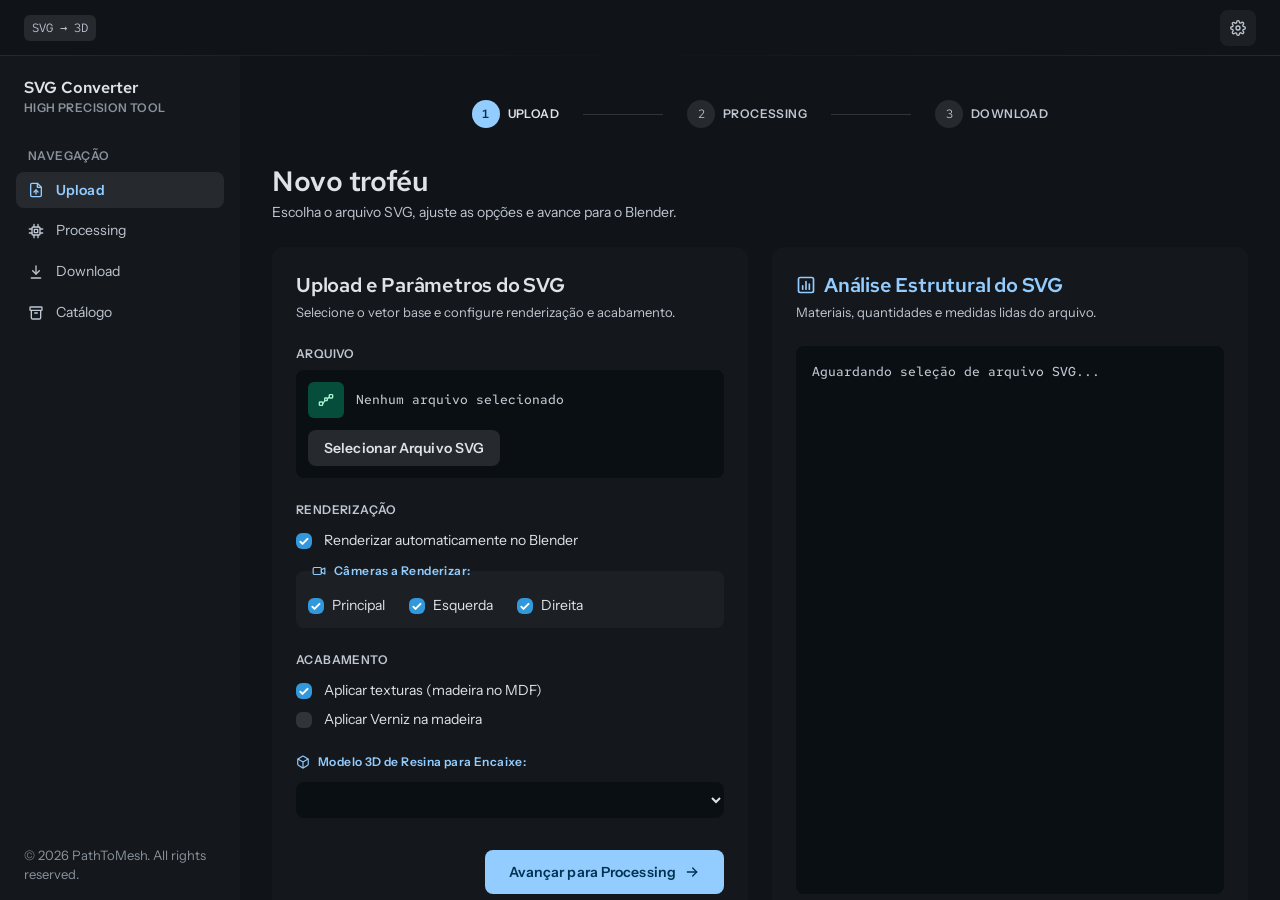
==== commit 53fffde0: "Opções de malha visíveis no bloco das samples (web e Tk): Tratar a malha e Arredondar bordas da base" ====
--- a/ui_web/index.html
+++ b/ui_web/index.html
@@ -354,6 +354,45 @@
               <span class="body-sm apagado">Mais samples deixam a imagem mais limpa, mas o render demora mais.</span>
               <input id="cfg-samples" class="campo campo-curto" type="text" inputmode="numeric">
             </div>
+            <div class="campo-busca" id="cfg-malha">
+              <span class="label-md">Malha 3D (depois da conversão do SVG):</span>
+              <label class="marcador"><input id="cfg-malha-tratar" type="checkbox"><span class="body-md">Tratar a malha (limpeza, dissolve limitado e normais por ângulo)</span></label>
+              <label class="marcador"><input id="cfg-malha-arredondar" type="checkbox"><span class="body-md">Arredondar bordas da base (bevel leve)</span></label>
+              <span class="body-sm apagado">Cada opção funciona sozinha: o arredondamento não depende do tratamento.</span>
+              <div class="linha-campo">
+                <div class="campo-busca">
+                  <label for="cfg-malha-bordas" class="label-md">Bordas arredondadas:</label>
+                  <select id="cfg-malha-bordas" class="campo"><option value="topo">topo</option><option value="base">base</option><option value="ambos">ambos</option></select>
+                </div>
+                <div class="campo-busca">
+                  <label for="cfg-malha-bevel-mm" class="label-md">Largura (mm):</label>
+                  <input id="cfg-malha-bevel-mm" class="campo campo-curto" type="text" inputmode="decimal">
+                </div>
+              </div>
+              <details class="avancado">
+                <summary class="label-md">Avançado (merge, dissolve, bevel, normais)</summary>
+                <div class="pilha-lg">
+                  <span class="body-sm apagado">Merge, dissolve e normais só agem com "Tratar a malha" ligado; o bevel age sozinho.</span>
+                  <div class="campo-busca"><label for="cfg-malha-merge" class="label-md">Merge by distance (mm):</label>
+                    <span class="body-sm apagado">Junta pontos duplicados. Nunca passa de 10% da espessura da peça.</span>
+                    <input id="cfg-malha-merge" class="campo campo-curto" type="text" inputmode="decimal"></div>
+                  <div class="campo-busca"><label for="cfg-malha-resolucao" class="label-md">Resolução das curvas:</label>
+                    <span class="body-sm apagado">Pontos por trecho de curva do SVG (poucos pontos no SVG = curva facetada).</span>
+                    <input id="cfg-malha-resolucao" class="campo campo-curto" type="text" inputmode="numeric"></div>
+                  <label class="marcador"><input id="cfg-malha-dissolve" type="checkbox"><span class="body-md">Dissolve limitado (menos faces, sem juntar materiais)</span></label>
+                  <div class="campo-busca"><label for="cfg-malha-dissolve-graus" class="label-md">Ângulo do dissolve (graus):</label>
+                    <input id="cfg-malha-dissolve-graus" class="campo campo-curto" type="text" inputmode="decimal"></div>
+                  <div class="campo-busca"><label for="cfg-malha-segmentos" class="label-md">Segmentos do bevel:</label>
+                    <input id="cfg-malha-segmentos" class="campo campo-curto" type="text" inputmode="numeric"></div>
+                  <div class="campo-busca"><label for="cfg-malha-pecas" class="label-md">Peças com bevel:</label>
+                    <span class="body-sm apagado">base = só a peça de base; todas = todas as peças com espessura.</span>
+                    <select id="cfg-malha-pecas" class="campo"><option value="base">base</option><option value="todas">todas</option></select></div>
+                  <label class="marcador"><input id="cfg-malha-suavizar" type="checkbox"><span class="body-md">Sombreamento suave só nas curvas (faces planas ficam retas)</span></label>
+                  <div class="campo-busca"><label for="cfg-malha-suavizar-graus" class="label-md">Ângulo do sombreamento suave (graus):</label>
+                    <input id="cfg-malha-suavizar-graus" class="campo campo-curto" type="text" inputmode="decimal"></div>
+                </div>
+              </details>
+            </div>
           </div>
         </article>
       </div>
--- a/ui_web/tema.css
+++ b/ui_web/tema.css
@@ -4,7 +4,7 @@
    As cores são as mesmas do tema_janela.TEMA (a interface Tkinter e a barra de título usam as mesmas).
 
    Contornos: cartões, campos, botões e divisórias não têm borda colorida. A separação vem do
-   espaçamento e da leve diferença de fundo (surface < container-low < container < high).
+   espaçamento e da leve diferença de fundo (surface < surface-opaca < container < high).
    O anel de foco aparece só no :focus-visible (teclado), para acessibilidade. */
 
 /* Fontes do modelo, locais (licença SIL OFL 1.1, em ui_web/fontes/*-OFL.txt): arquivos .ttf
@@ -62,6 +62,10 @@
   --on-surface-variant: #BFC7D2;
   --outline: #89929B;
   --outline-variant: #3F4850;
+  /* áreas opacas (não ficam transparentes com o Acrylic): cartões, menu lateral, janelas.
+     Meio-termo (média RGB) entre o --surface-container-low (#181C20) e a cor do cabeçalho e da
+     barra de título (--surface, #101418). É o TEMA['superficie_opaca'] do tema_janela.py. */
+  --surface-opaca: #14181C;
 
   /* espaços: xs 4, sm 8, md 12, lg 16, xl 24, 2xl 32, 3xl 48 */
   --xs: 4px; --sm: 8px; --md: 12px; --lg: 16px; --xl: 24px; --x2: 32px; --x3: 48px;
--- a/ui_web/estilo.css
+++ b/ui_web/estilo.css
@@ -13,7 +13,7 @@
 
 .lateral {
   width: 240px; flex: none; padding: var(--lg);
-  background: var(--surface-container-low);
+  background: var(--surface-opaca);
   display: flex; flex-direction: column; justify-content: space-between; gap: var(--xl);
   overflow-y: auto;
 }
@@ -43,6 +43,12 @@
   display: flex; flex-direction: column; gap: var(--xl); min-height: 100%;
 }
 #tela-catalogo { height: 100%; }
+/* transição entre telas (app.js, mostrarTela): a nova entra com fade + deslize de 8 px; com
+   movimento reduzido, só o fade. Só opacity/transform: não refaz o layout nem trava a tela. */
+.tela.entrando { animation: tela-entrar 220ms cubic-bezier(0.2, 0, 0, 1) both; }
+@keyframes tela-entrar { from { opacity: 0; transform: translateY(8px); } to { opacity: 1; transform: none; } }
+@keyframes tela-esmaecer { from { opacity: 0; } to { opacity: 1; } }
+@media (prefers-reduced-motion: reduce) { .tela.entrando { animation-name: tela-esmaecer; animation-duration: 180ms; } }
 
 /* ---------------------------------------------------------------- etapas 1-2-3 */
 .etapas {
@@ -71,7 +77,7 @@
 @media (min-width: 1100px) { .grade { grid-template-columns: 1fr 1fr; } }
 
 .cartao {
-  background: var(--surface-container-low); border: 0; border-radius: var(--r-md);
+  background: var(--surface-opaca); border: 0; border-radius: var(--r-md);
   padding: var(--xl); display: flex; flex-direction: column; gap: var(--lg); min-width: 0;
 }
 .cartao-acao { justify-content: space-between; gap: var(--xl); }
@@ -125,7 +131,7 @@
   background: var(--primary-container) url("data:image/svg+xml,%3Csvg xmlns='http://www.w3.org/2000/svg' viewBox='0 0 16 16'%3E%3Cpath d='M12.2 5.2a1 1 0 0 1 0 1.4l-5 5a1 1 0 0 1-1.4 0l-2-2a1 1 0 1 1 1.4-1.4l1.3 1.3 4.3-4.3a1 1 0 0 1 1.4 0z' fill='%23ffffff'/%3E%3C/svg%3E") center/100% no-repeat;
 }
 .marcador input:focus { outline: none; }
-.marcador input:focus-visible { outline: none; box-shadow: 0 0 0 2px var(--surface-container-low), 0 0 0 4px var(--primary); }
+.marcador input:focus-visible { outline: none; box-shadow: 0 0 0 2px var(--surface-opaca), 0 0 0 4px var(--primary); }
 .marcador input:disabled + span { color: var(--outline); }
 
 .grupo-cameras {
@@ -146,6 +152,9 @@
 select.campo { cursor: pointer; }
 select.campo option { background: var(--surface-container); color: var(--on-surface); }
 .campo-curto { width: 140px; }
+.avancado { margin-top: var(--sm); }
+.avancado > summary { cursor: pointer; padding: var(--xs) 0; }
+.avancado[open] > summary { margin-bottom: var(--sm); }
 
 /* ---------------------------------------------------------------- análise do SVG */
 .painel {
@@ -164,7 +173,7 @@
 .material {
   display: flex; align-items: center; justify-content: space-between; gap: var(--md);
   padding: var(--sm) var(--md); border-radius: var(--r-sm);
-  background: var(--surface-container-low); border: 0;
+  background: var(--surface-opaca); border: 0;
 }
 .material > div { display: flex; align-items: center; gap: var(--md); min-width: 0; }
 .chip-tipo {
@@ -180,7 +189,7 @@
 .lista-vazia { color: var(--outline); padding: var(--xs) var(--md); }
 .medidas { display: grid; grid-template-columns: repeat(3, minmax(0, 1fr)); gap: var(--md); }
 .medida {
-  background: var(--surface-container-low); border: 0; border-radius: var(--r-sm);
+  background: var(--surface-opaca); border: 0; border-radius: var(--r-sm);
   padding: var(--md); display: flex; flex-direction: column; gap: var(--xs); min-width: 0; font-variant-numeric: tabular-nums;
 }
 .medida .mono-md { overflow-wrap: anywhere; }
@@ -387,7 +396,7 @@
 .aviso-rapido.tipo-aviso { color: var(--on-warning-container); background: var(--warning-container); }
 
 .fundo-imagem { z-index: 35; background: rgba(0, 0, 0, .8); }
-.modal-imagem { width: min(1200px, 100%); height: 100%; background: var(--surface-container-low); }
+.modal-imagem { width: min(1200px, 100%); height: 100%; background: var(--surface-opaca); }
 .imagem-cab {
   display: flex; align-items: flex-start; justify-content: space-between; gap: var(--lg);
   padding: var(--lg) var(--xl) var(--sm);
@@ -419,9 +428,24 @@
   animation: entrar 200ms cubic-bezier(0.2, 0, 0, 1);
 }
 .fundo-aviso { z-index: 40; }
+/* desfoque leve do app atrás das janelas (só no WebView2/Chromium que tem backdrop-filter; senão
+   fica o fundo escurecido de sempre) */
+@supports (backdrop-filter: blur(1px)) {
+  .fundo-modal { backdrop-filter: blur(6px); }
+}
+
+/* fundo translúcido (classe "translucido" no <html>, posta pelo app.js só quando o Python ligou
+   o Acrylic do Windows 11): o fundo da página e o cabeçalho (a mesma cor) ficam com alfa 0.85 e
+   deixam ver, bem de leve, o efeito do sistema. Cartões, campos e janelas continuam opacos: a
+   legibilidade não muda. Sem a classe (Windows 10, sem suporte, erro): a cor sólida de sempre. */
+html.translucido body { background: rgba(16, 20, 24, 0.85); }
+html.translucido .barra-topo { background: transparent; }
+html.translucido .barra-topo::after {
+  background: linear-gradient(90deg, var(--surface-container-high), transparent 50%, var(--surface-container-high));
+}
 @keyframes entrar { from { opacity: 0; } to { opacity: 1; } }
 .modal {
-  background: var(--surface-container-low); border: 0; border-radius: var(--r-md);
+  background: var(--surface-opaca); border: 0; border-radius: var(--r-md);
   box-shadow: 0 24px 48px rgba(0, 0, 0, .5); display: flex; flex-direction: column; max-height: 100%;
 }
 .modal-config { width: 640px; max-width: 100%; }
@@ -432,7 +456,7 @@
 .linha-campo { display: flex; gap: var(--sm); }
 .linha-campo .botao { padding: var(--sm) var(--lg); font-weight: 400; }
 
-.modal-aviso { width: 560px; max-width: 100%; background: var(--surface-container-low); }
+.modal-aviso { width: 560px; max-width: 100%; background: var(--surface-opaca); }
 .aviso-cab { display: flex; align-items: center; gap: var(--sm); padding: var(--xl) var(--xl) var(--sm); }
 .aviso-mensagem { padding: var(--sm) var(--xl) var(--lg); white-space: pre-wrap; overflow-y: auto; user-select: text; overflow-wrap: anywhere; }
 .modal-aviso.tipo-erro .botao-principal { background: var(--error); color: var(--on-error); }
